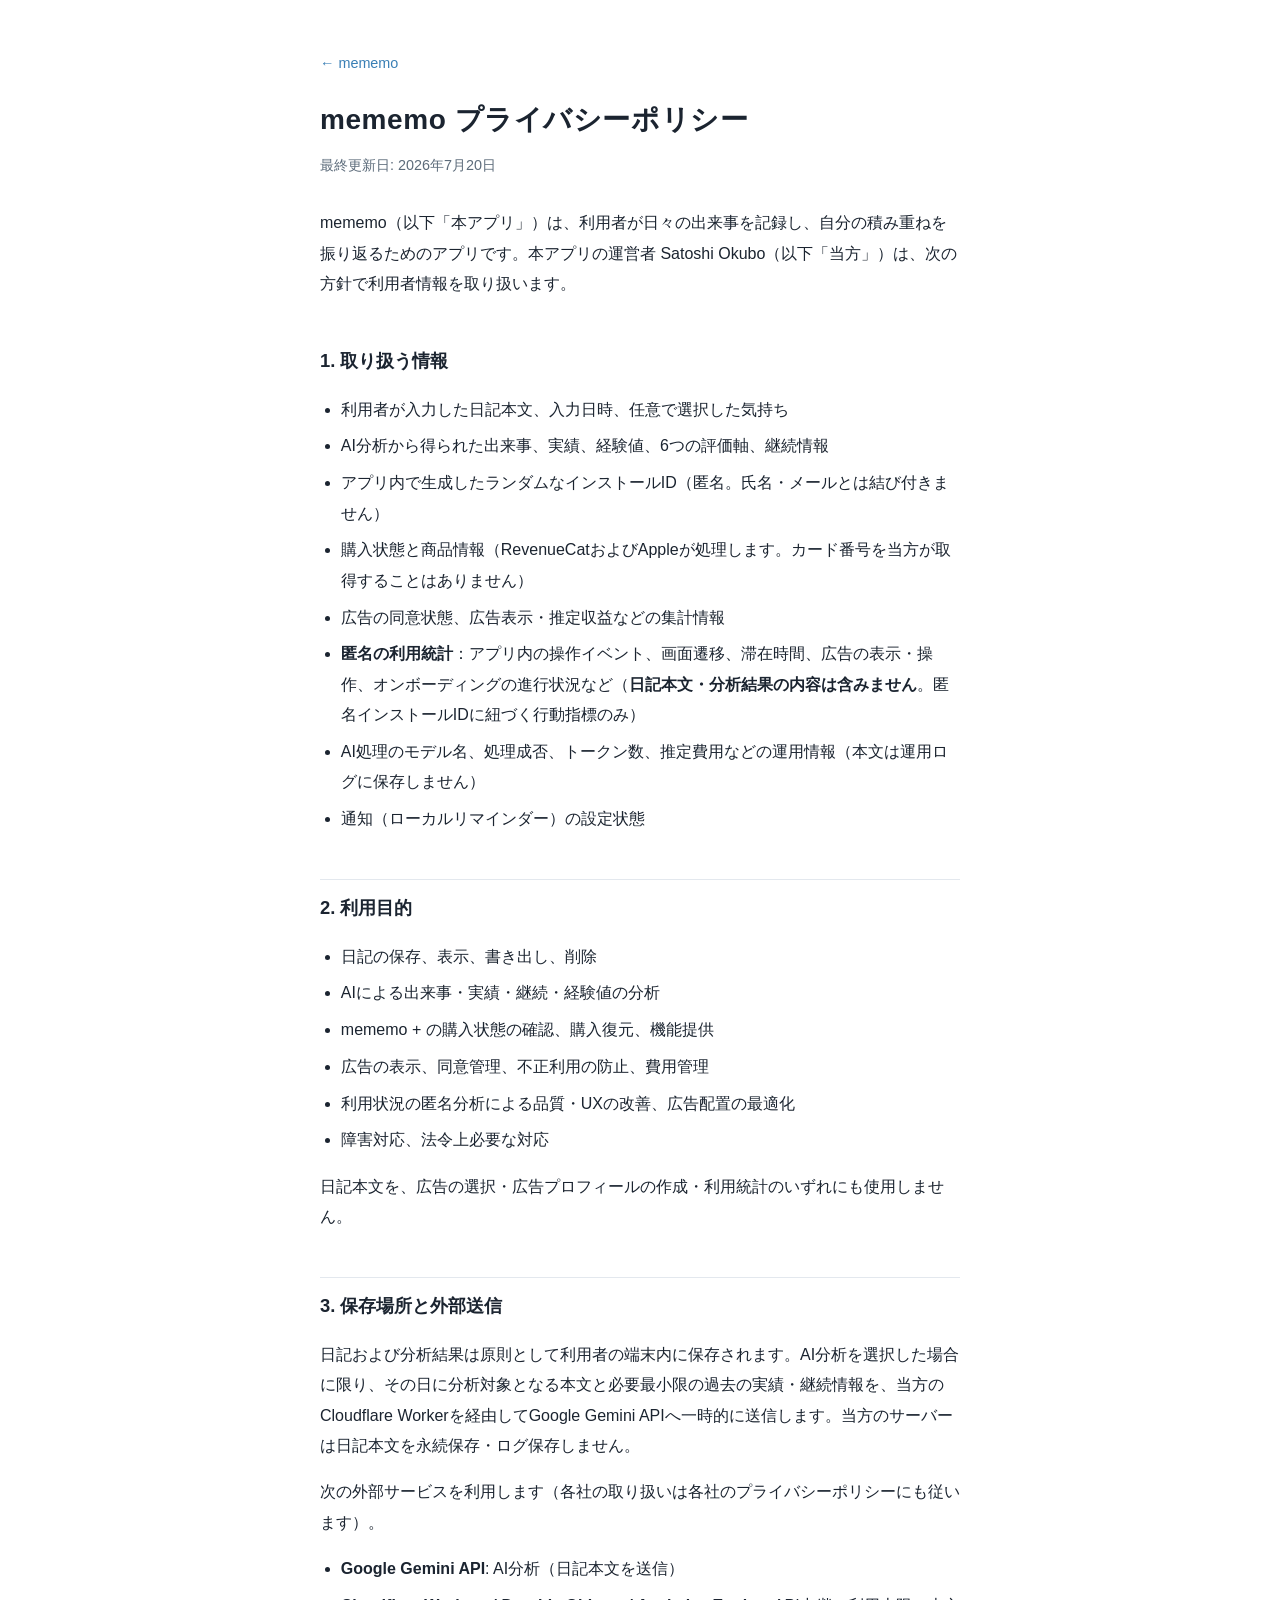
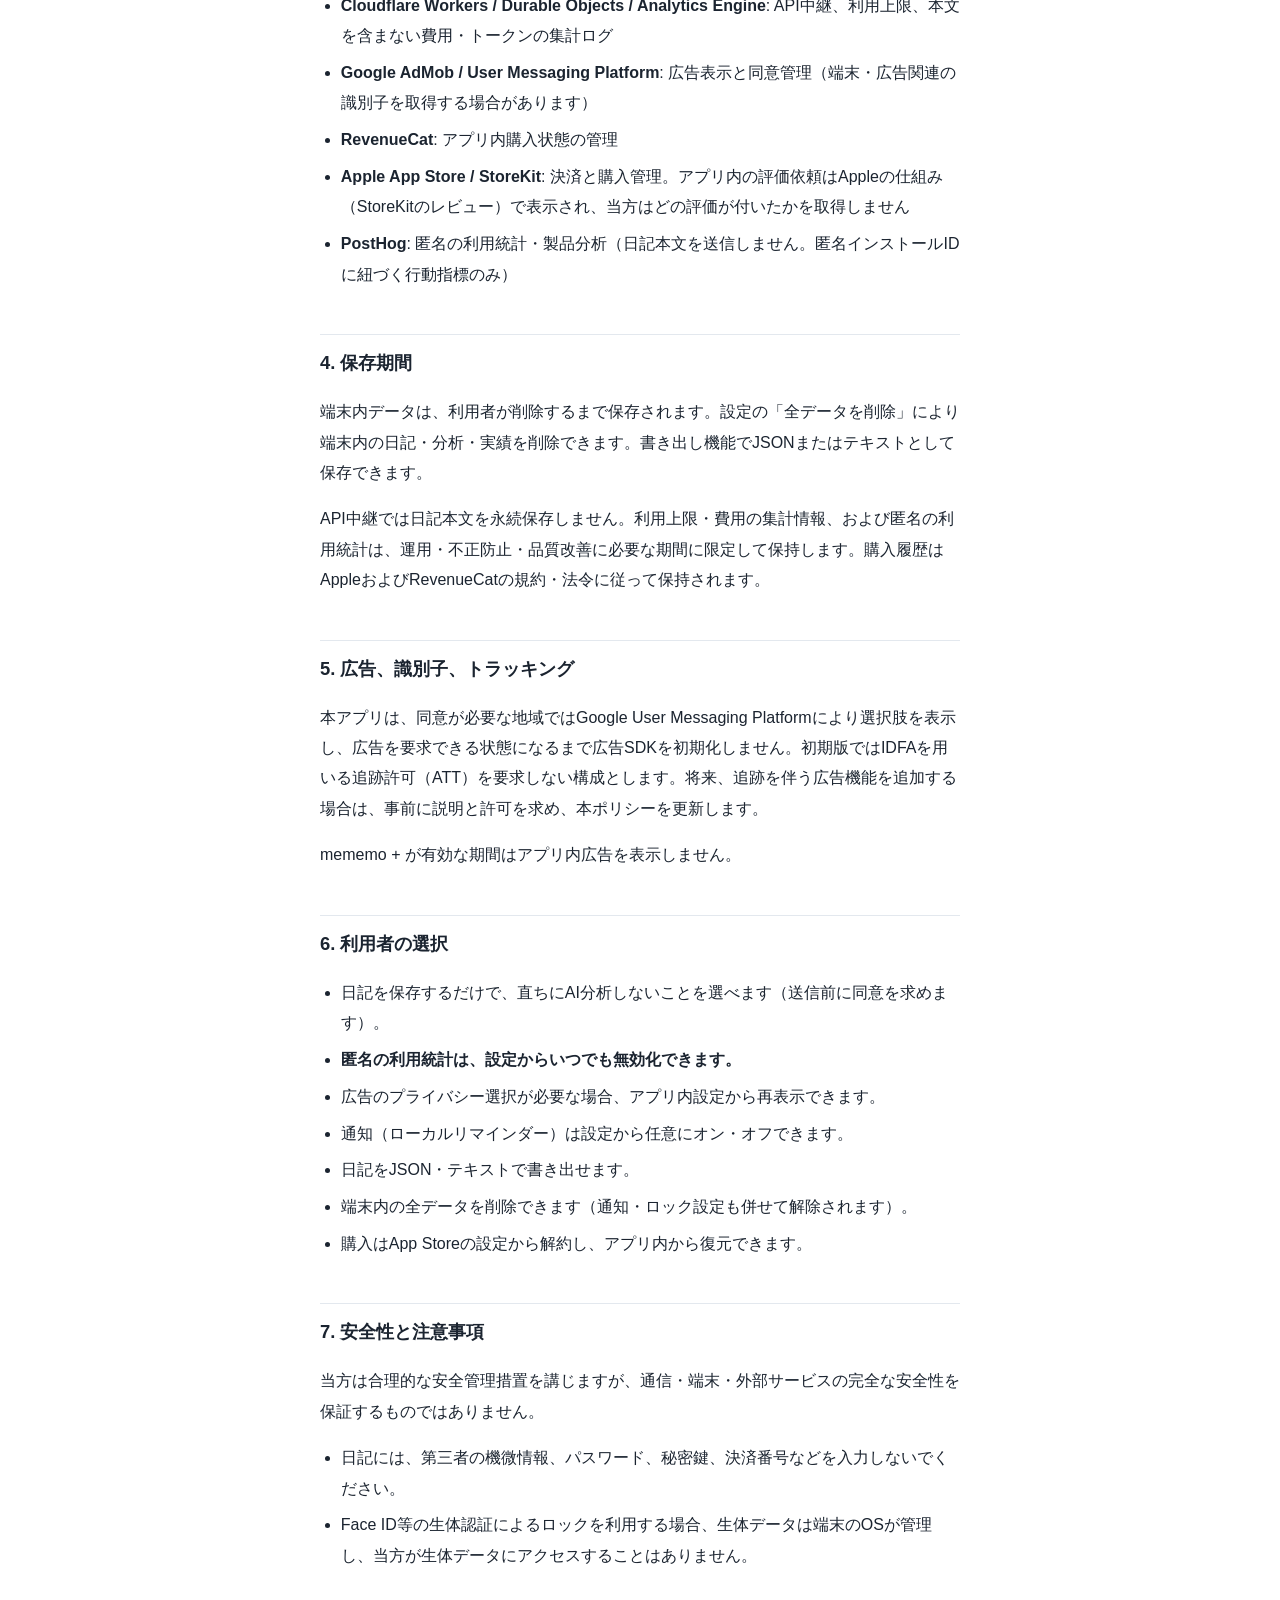
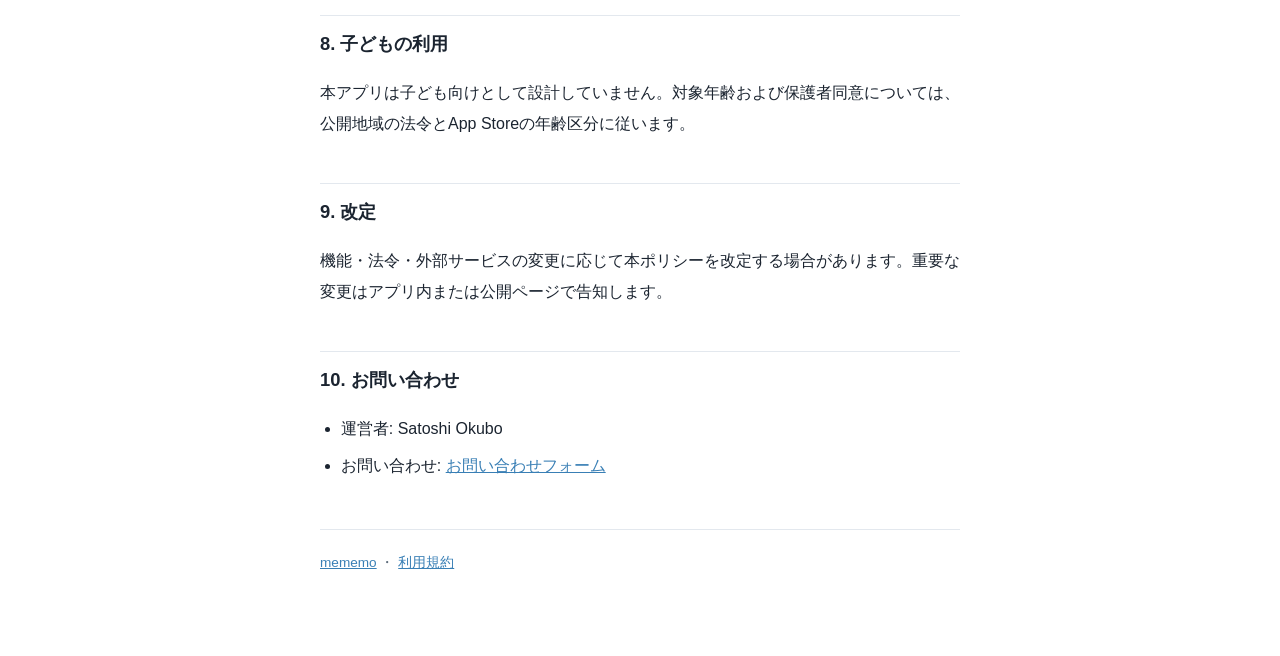
==== privacy.html @ 0b22d0a0 "Add mememo privacy policy, terms of use, and support landing page GitHub Pages で配信する静的サイト。App Store " ====
<!doctype html>
<html lang="ja">
<head>
<meta charset="utf-8">
<meta name="viewport" content="width=device-width, initial-scale=1">
<title>プライバシーポリシー | mememo</title>
<meta name="description" content="mememo のプライバシーポリシー。取り扱う情報、保存場所と外部送信、利用者の選択について。">
<link rel="stylesheet" href="./style.css">
</head>
<body>
<div class="wrap">
  <a class="back" href="./">← mememo</a>
  <h1>mememo プライバシーポリシー</h1>
  <p class="updated">最終更新日: 2026年7月20日</p>

  <p>mememo（以下「本アプリ」）は、利用者が日々の出来事を記録し、自分の積み重ねを振り返るためのアプリです。本アプリの運営者 Satoshi Okubo（以下「当方」）は、次の方針で利用者情報を取り扱います。</p>

  <h2>1. 取り扱う情報</h2>
  <ul>
    <li>利用者が入力した日記本文、入力日時、任意で選択した気持ち</li>
    <li>AI分析から得られた出来事、実績、経験値、6つの評価軸、継続情報</li>
    <li>アプリ内で生成したランダムなインストールID（匿名。氏名・メールとは結び付きません）</li>
    <li>購入状態と商品情報（RevenueCatおよびAppleが処理します。カード番号を当方が取得することはありません）</li>
    <li>広告の同意状態、広告表示・推定収益などの集計情報</li>
    <li><strong>匿名の利用統計</strong>：アプリ内の操作イベント、画面遷移、滞在時間、広告の表示・操作、オンボーディングの進行状況など（<strong>日記本文・分析結果の内容は含みません</strong>。匿名インストールIDに紐づく行動指標のみ）</li>
    <li>AI処理のモデル名、処理成否、トークン数、推定費用などの運用情報（本文は運用ログに保存しません）</li>
    <li>通知（ローカルリマインダー）の設定状態</li>
  </ul>

  <h2>2. 利用目的</h2>
  <ul>
    <li>日記の保存、表示、書き出し、削除</li>
    <li>AIによる出来事・実績・継続・経験値の分析</li>
    <li>mememo + の購入状態の確認、購入復元、機能提供</li>
    <li>広告の表示、同意管理、不正利用の防止、費用管理</li>
    <li>利用状況の匿名分析による品質・UXの改善、広告配置の最適化</li>
    <li>障害対応、法令上必要な対応</li>
  </ul>
  <p>日記本文を、広告の選択・広告プロフィールの作成・利用統計のいずれにも使用しません。</p>

  <h2>3. 保存場所と外部送信</h2>
  <p>日記および分析結果は原則として利用者の端末内に保存されます。AI分析を選択した場合に限り、その日に分析対象となる本文と必要最小限の過去の実績・継続情報を、当方のCloudflare Workerを経由してGoogle Gemini APIへ一時的に送信します。当方のサーバーは日記本文を永続保存・ログ保存しません。</p>
  <p>次の外部サービスを利用します（各社の取り扱いは各社のプライバシーポリシーにも従います）。</p>
  <ul>
    <li><strong>Google Gemini API</strong>: AI分析（日記本文を送信）</li>
    <li><strong>Cloudflare Workers / Durable Objects / Analytics Engine</strong>: API中継、利用上限、本文を含まない費用・トークンの集計ログ</li>
    <li><strong>Google AdMob / User Messaging Platform</strong>: 広告表示と同意管理（端末・広告関連の識別子を取得する場合があります）</li>
    <li><strong>RevenueCat</strong>: アプリ内購入状態の管理</li>
    <li><strong>Apple App Store / StoreKit</strong>: 決済と購入管理。アプリ内の評価依頼はAppleの仕組み（StoreKitのレビュー）で表示され、当方はどの評価が付いたかを取得しません</li>
    <li><strong>PostHog</strong>: 匿名の利用統計・製品分析（日記本文を送信しません。匿名インストールIDに紐づく行動指標のみ）</li>
  </ul>

  <h2>4. 保存期間</h2>
  <p>端末内データは、利用者が削除するまで保存されます。設定の「全データを削除」により端末内の日記・分析・実績を削除できます。書き出し機能でJSONまたはテキストとして保存できます。</p>
  <p>API中継では日記本文を永続保存しません。利用上限・費用の集計情報、および匿名の利用統計は、運用・不正防止・品質改善に必要な期間に限定して保持します。購入履歴はAppleおよびRevenueCatの規約・法令に従って保持されます。</p>

  <h2>5. 広告、識別子、トラッキング</h2>
  <p>本アプリは、同意が必要な地域ではGoogle User Messaging Platformにより選択肢を表示し、広告を要求できる状態になるまで広告SDKを初期化しません。初期版ではIDFAを用いる追跡許可（ATT）を要求しない構成とします。将来、追跡を伴う広告機能を追加する場合は、事前に説明と許可を求め、本ポリシーを更新します。</p>
  <p>mememo + が有効な期間はアプリ内広告を表示しません。</p>

  <h2>6. 利用者の選択</h2>
  <ul>
    <li>日記を保存するだけで、直ちにAI分析しないことを選べます（送信前に同意を求めます）。</li>
    <li><strong>匿名の利用統計は、設定からいつでも無効化できます。</strong></li>
    <li>広告のプライバシー選択が必要な場合、アプリ内設定から再表示できます。</li>
    <li>通知（ローカルリマインダー）は設定から任意にオン・オフできます。</li>
    <li>日記をJSON・テキストで書き出せます。</li>
    <li>端末内の全データを削除できます（通知・ロック設定も併せて解除されます）。</li>
    <li>購入はApp Storeの設定から解約し、アプリ内から復元できます。</li>
  </ul>

  <h2>7. 安全性と注意事項</h2>
  <p>当方は合理的な安全管理措置を講じますが、通信・端末・外部サービスの完全な安全性を保証するものではありません。</p>
  <ul>
    <li>日記には、第三者の機微情報、パスワード、秘密鍵、決済番号などを入力しないでください。</li>
    <li>Face ID等の生体認証によるロックを利用する場合、生体データは端末のOSが管理し、当方が生体データにアクセスすることはありません。</li>
  </ul>

  <h2>8. 子どもの利用</h2>
  <p>本アプリは子ども向けとして設計していません。対象年齢および保護者同意については、公開地域の法令とApp Storeの年齢区分に従います。</p>

  <h2>9. 改定</h2>
  <p>機能・法令・外部サービスの変更に応じて本ポリシーを改定する場合があります。重要な変更はアプリ内または公開ページで告知します。</p>

  <h2>10. お問い合わせ</h2>
  <ul>
    <li>運営者: Satoshi Okubo</li>
    <li>お問い合わせ: <a href="https://docs.google.com/forms/d/e/1FAIpQLScJXUydYHFJIfrz_PxW7Av07f2X0ozqBW9UXfN3OIMN_xY0AQ/viewform">お問い合わせフォーム</a></li>
  </ul>

  <footer>
    <a href="./">mememo</a> ・ <a href="./terms.html">利用規約</a>
  </footer>
</div>
</body>
</html>
---- style.css ----
:root {
  color-scheme: light dark;
  --bg: #ffffff;
  --fg: #1b2430;
  --muted: #5c6b7a;
  --line: #e3e8ee;
  --card: #f7f9fb;
  --accent: #397FB5;
}

@media (prefers-color-scheme: dark) {
  :root {
    --bg: #12171d;
    --fg: #e8edf3;
    --muted: #9aa8b6;
    --line: #27313c;
    --card: #1a212a;
    --accent: #6CB6DF;
  }
}

* { box-sizing: border-box; }

body {
  margin: 0;
  background: var(--bg);
  color: var(--fg);
  font-family: -apple-system, BlinkMacSystemFont, "Hiragino Sans", "Noto Sans JP", "Yu Gothic UI", sans-serif;
  font-size: 16px;
  line-height: 1.9;
  -webkit-text-size-adjust: 100%;
}

.wrap {
  max-width: 680px;
  margin: 0 auto;
  padding: 48px 20px 80px;
}

h1 {
  font-size: 1.75rem;
  line-height: 1.5;
  margin: 0 0 .4em;
  letter-spacing: .02em;
}

h2 {
  font-size: 1.15rem;
  margin: 2.4em 0 .6em;
  padding-top: .6em;
  border-top: 1px solid var(--line);
}

h2:first-of-type { border-top: none; padding-top: 0; }

p, li { font-size: 1rem; }

ul { padding-left: 1.3em; }

li { margin-bottom: .4em; }

a { color: var(--accent); }

.lead {
  color: var(--muted);
  margin: 0 0 2.5em;
}

.updated {
  color: var(--muted);
  font-size: .9rem;
  margin: 0 0 2em;
}

.card {
  display: block;
  border: 1px solid var(--line);
  background: var(--card);
  border-radius: 14px;
  padding: 18px 20px;
  margin-bottom: 14px;
  text-decoration: none;
  color: inherit;
}

.card:hover { border-color: var(--accent); }

.card strong { display: block; font-size: 1.05rem; margin-bottom: .2em; }

.card span { color: var(--muted); font-size: .9rem; }

.back {
  display: inline-block;
  margin-bottom: 1.5em;
  font-size: .9rem;
  text-decoration: none;
}

footer {
  margin-top: 48px;
  padding-top: 20px;
  border-top: 1px solid var(--line);
  color: var(--muted);
  font-size: .85rem;
}
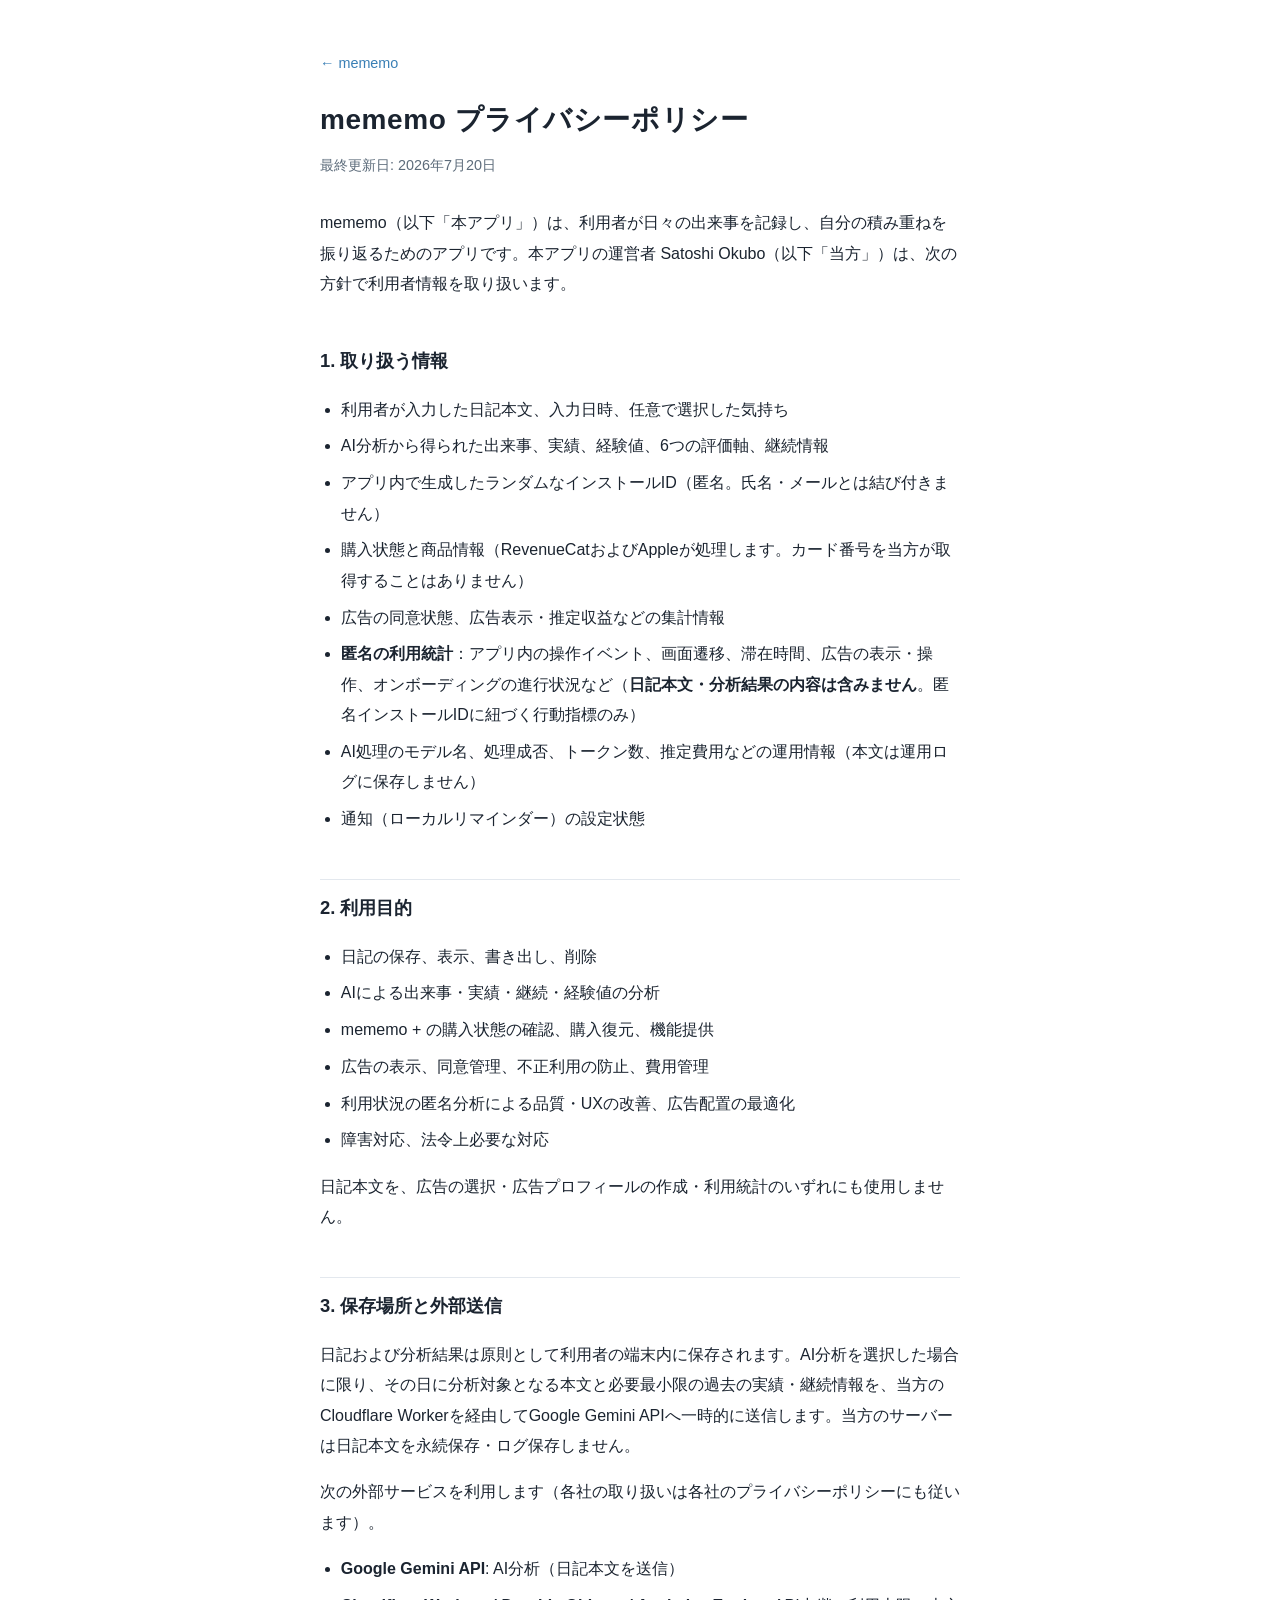
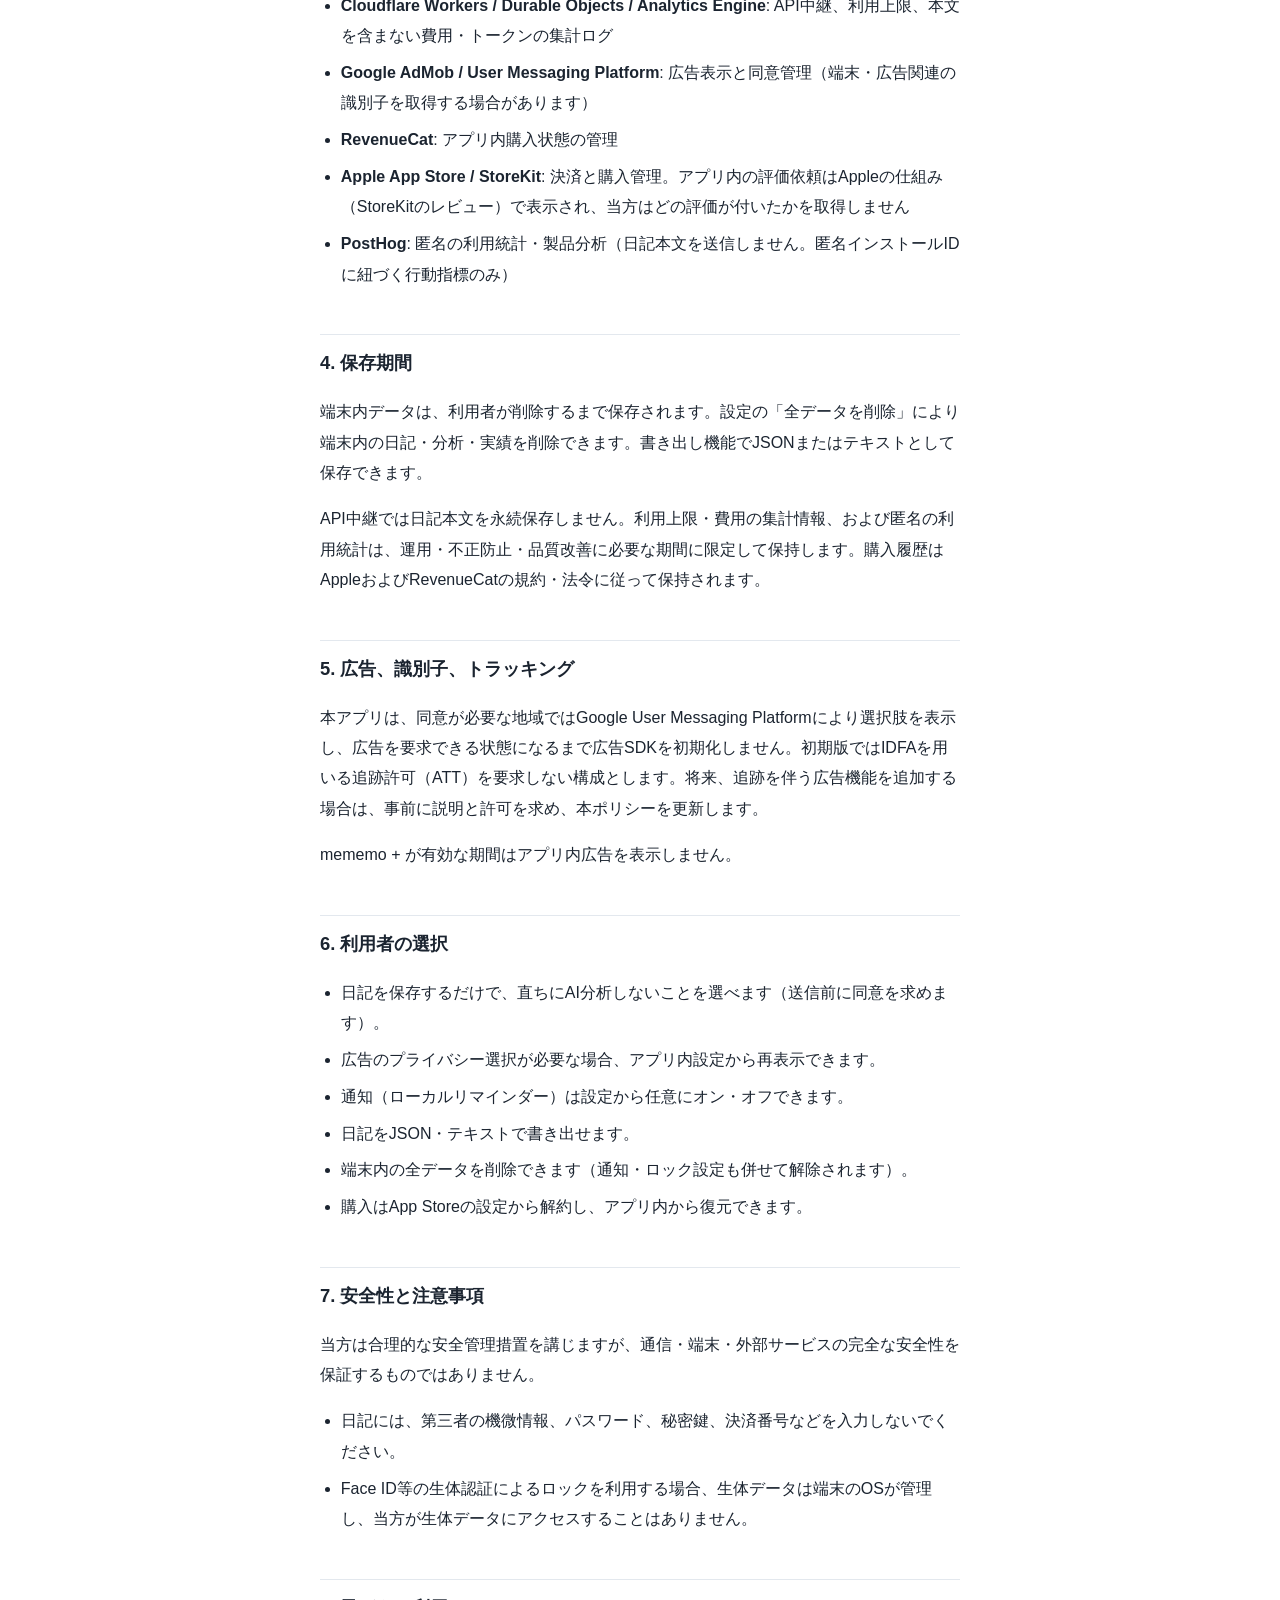
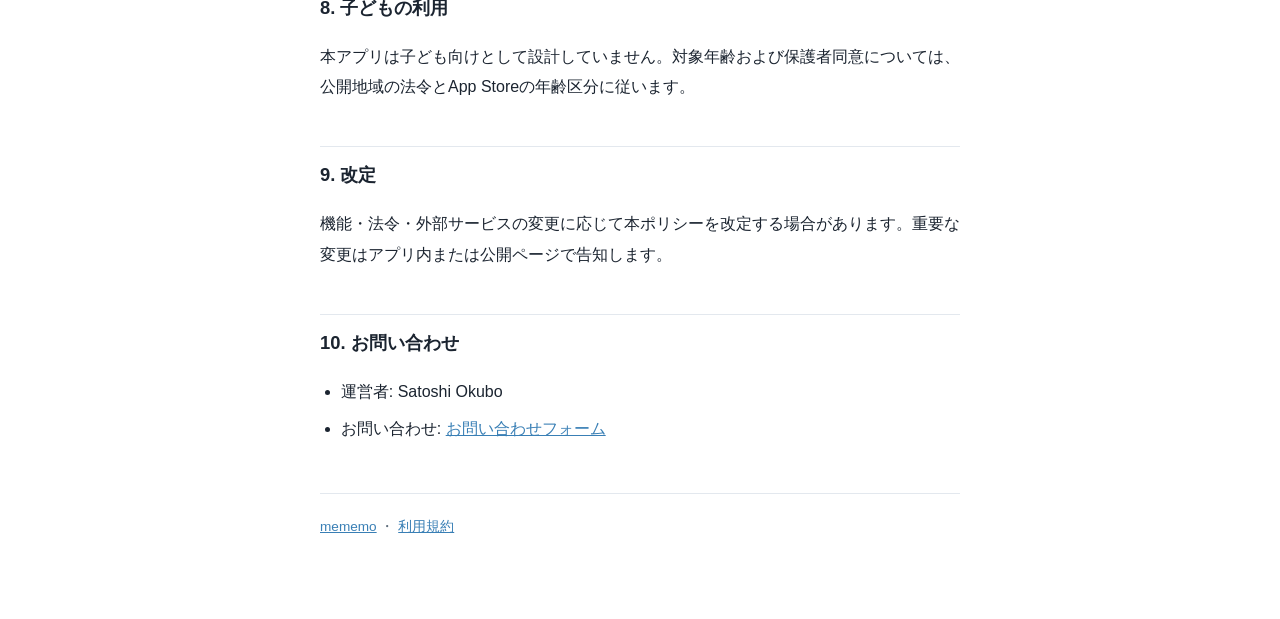
==== commit 45590f4d: "Remove the analytics opt-out claim from privacy policy and terms アプリ側にオプトアウトを実装しないため、記載と実挙動を一致させる。  " ====
--- a/privacy.html
+++ b/privacy.html
@@ -61,7 +61,6 @@
   <h2>6. 利用者の選択</h2>
   <ul>
     <li>日記を保存するだけで、直ちにAI分析しないことを選べます（送信前に同意を求めます）。</li>
-    <li><strong>匿名の利用統計は、設定からいつでも無効化できます。</strong></li>
     <li>広告のプライバシー選択が必要な場合、アプリ内設定から再表示できます。</li>
     <li>通知（ローカルリマインダー）は設定から任意にオン・オフできます。</li>
     <li>日記をJSON・テキストで書き出せます。</li>
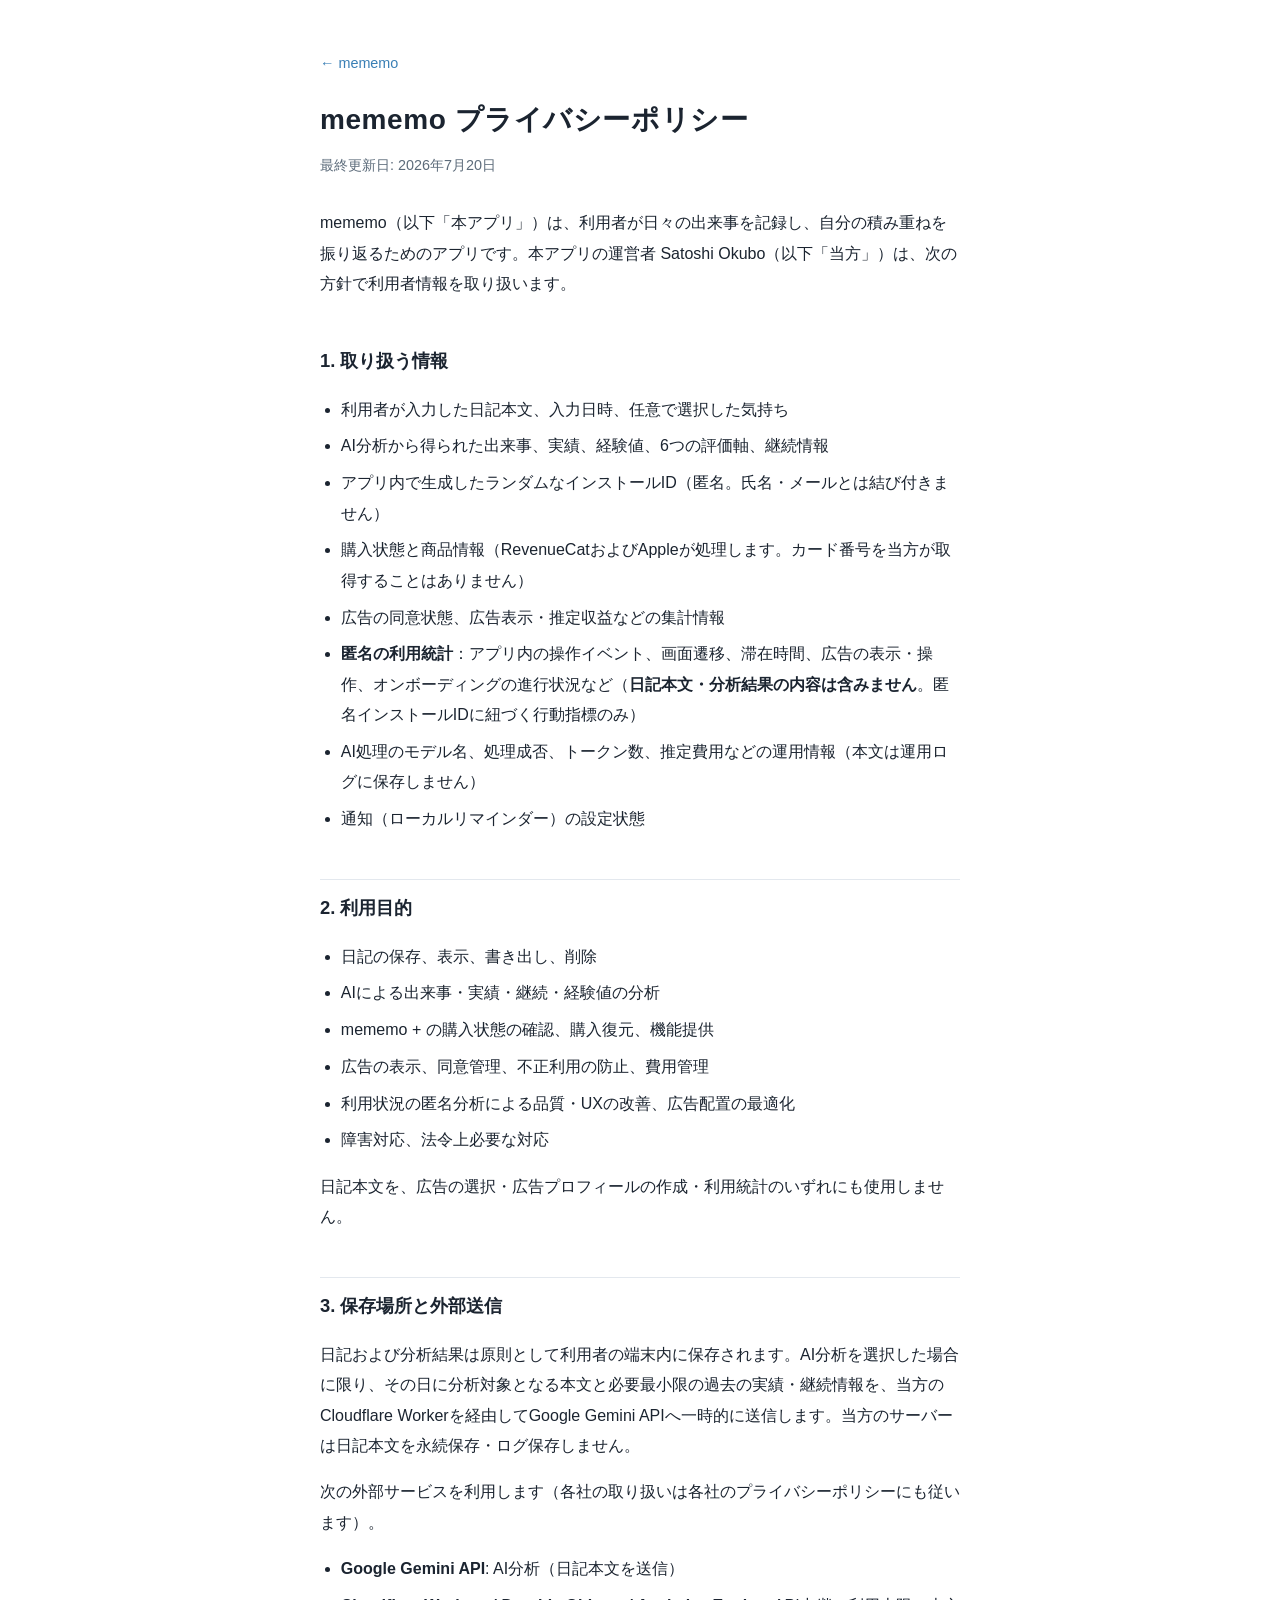
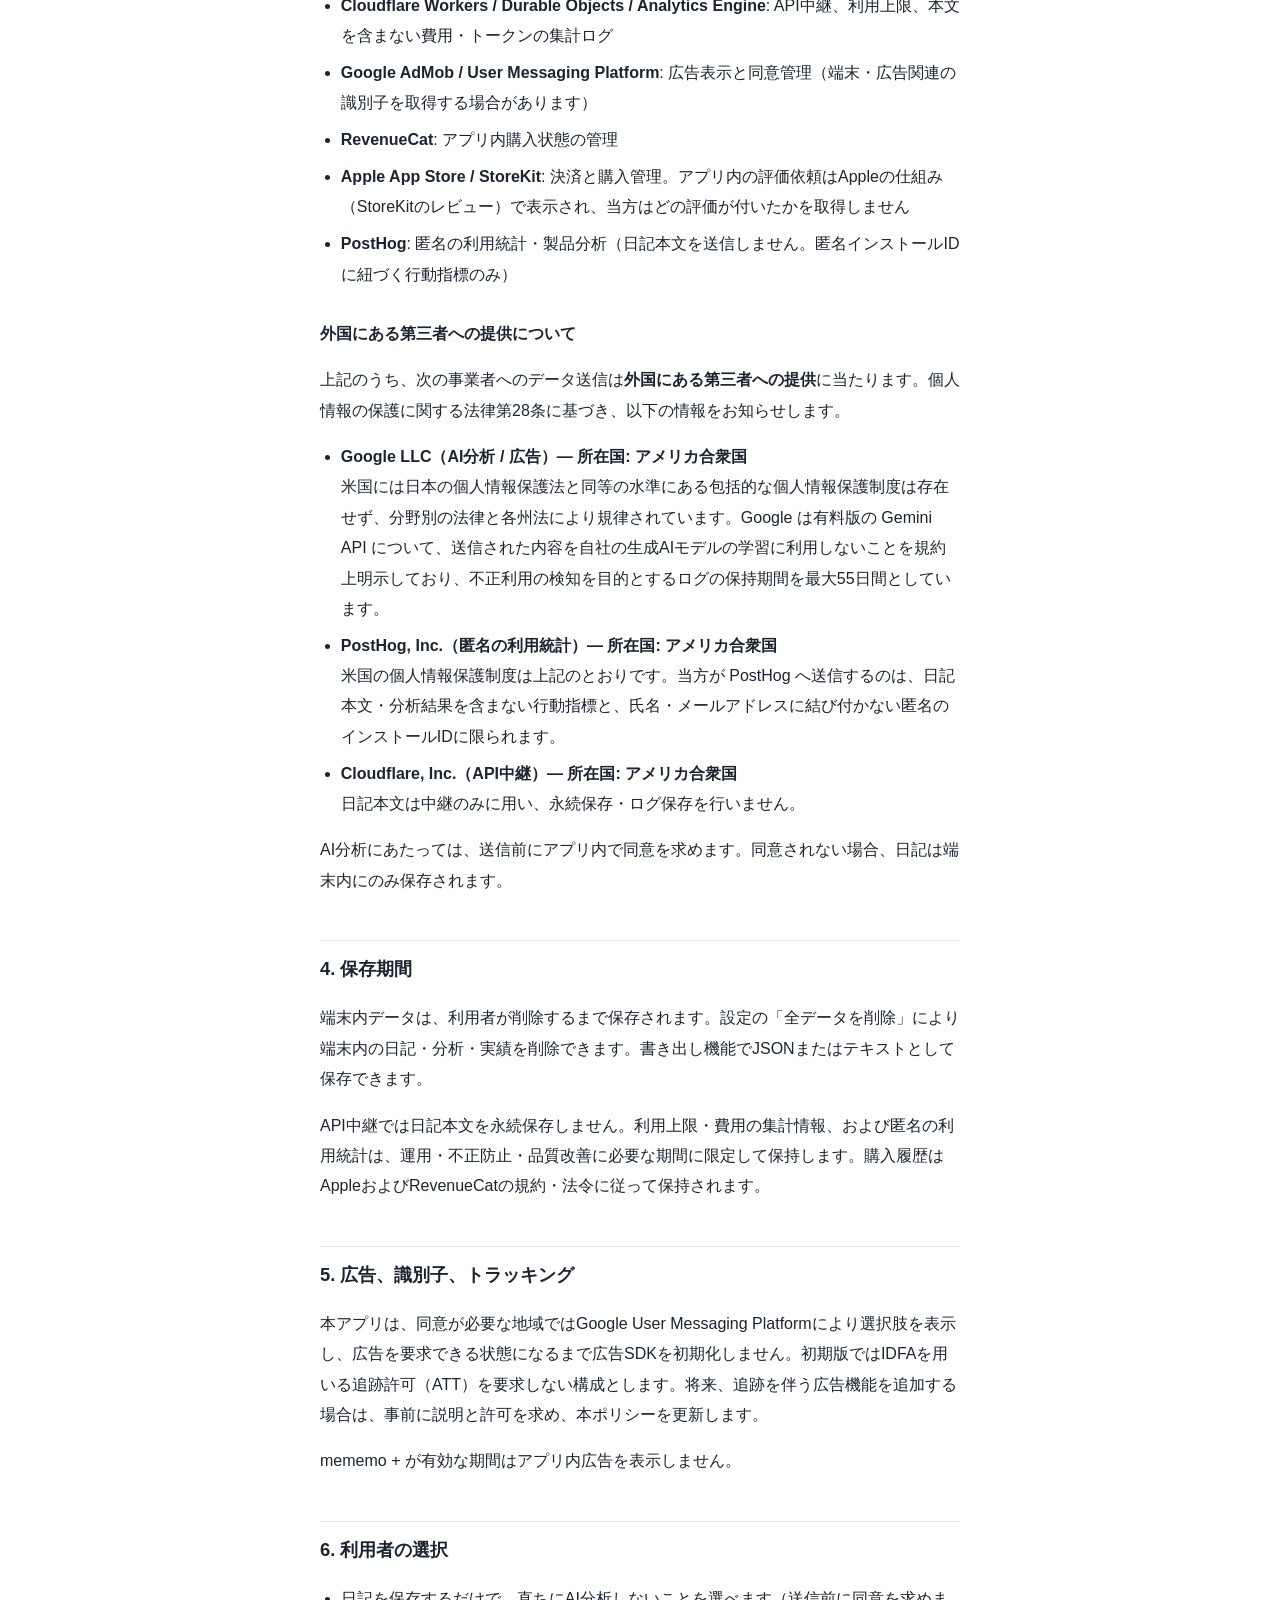
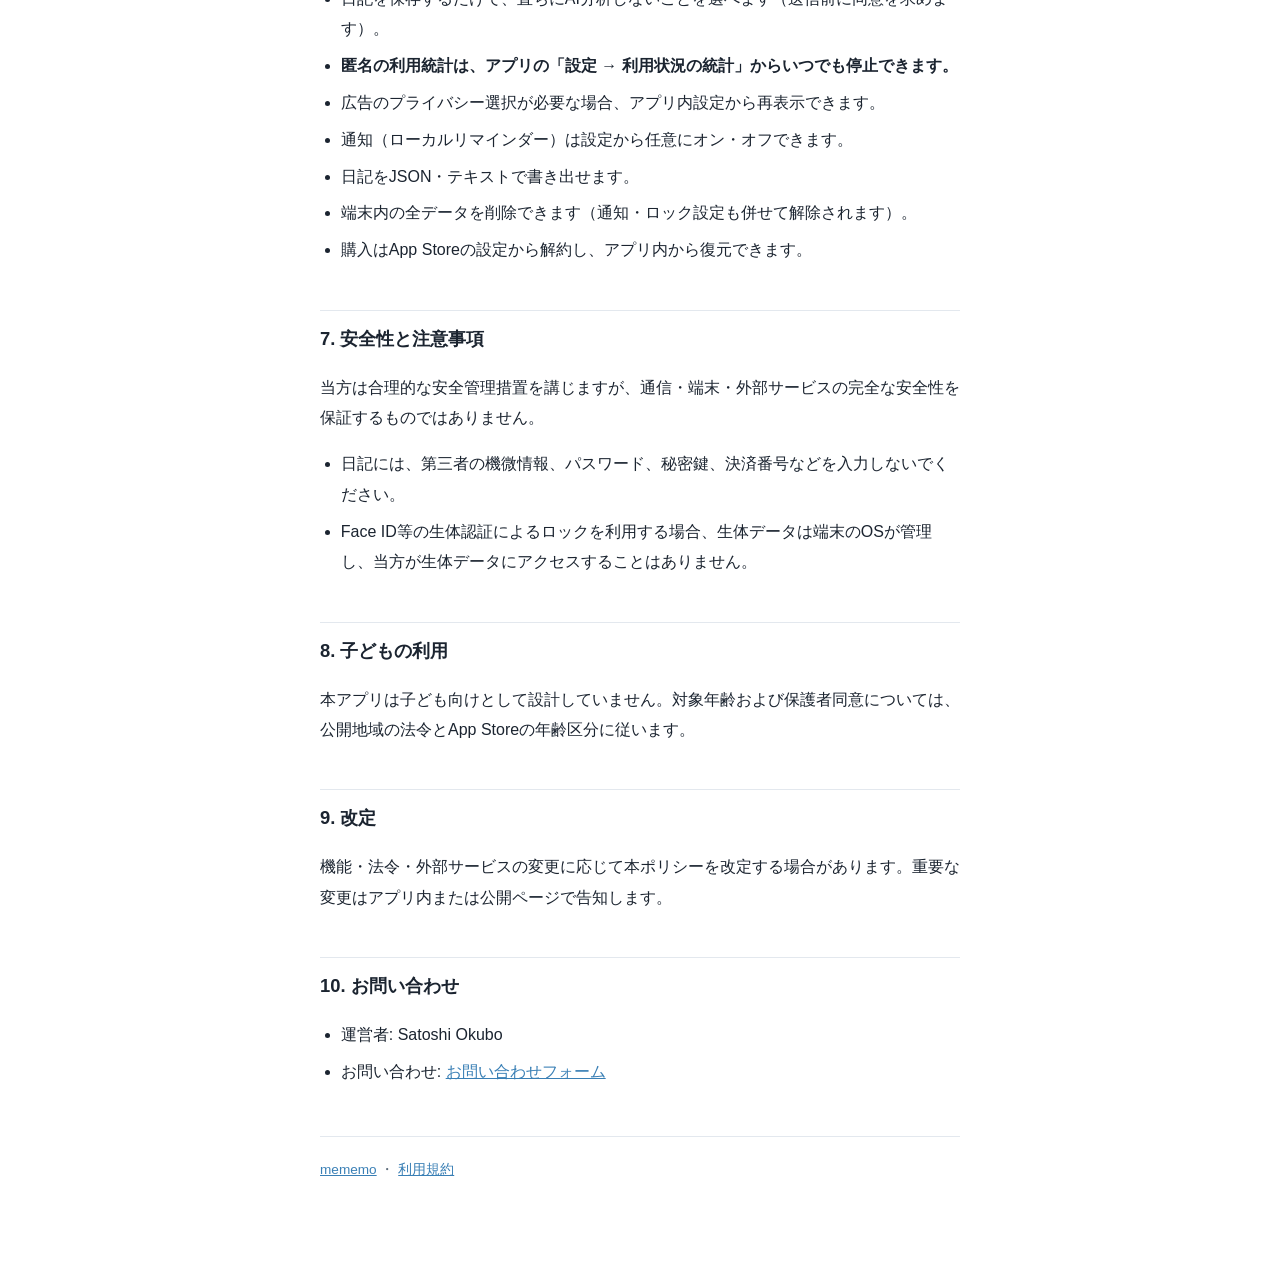
==== commit e7e3d506: "Add 特商法表記, cross-border transfer disclosure, and Japan-only scope - 特商法表記を新規追加(住所・電話は消費者庁Q&A A17 の請求" ====
--- a/privacy.html
+++ b/privacy.html
@@ -50,6 +50,18 @@
     <li><strong>PostHog</strong>: 匿名の利用統計・製品分析（日記本文を送信しません。匿名インストールIDに紐づく行動指標のみ）</li>
   </ul>
 
+  <h3>外国にある第三者への提供について</h3>
+  <p>上記のうち、次の事業者へのデータ送信は<strong>外国にある第三者への提供</strong>に当たります。個人情報の保護に関する法律第28条に基づき、以下の情報をお知らせします。</p>
+  <ul>
+    <li><strong>Google LLC（AI分析 / 広告）— 所在国: アメリカ合衆国</strong><br>
+      米国には日本の個人情報保護法と同等の水準にある包括的な個人情報保護制度は存在せず、分野別の法律と各州法により規律されています。Google は有料版の Gemini API について、送信された内容を自社の生成AIモデルの学習に利用しないことを規約上明示しており、不正利用の検知を目的とするログの保持期間を最大55日間としています。</li>
+    <li><strong>PostHog, Inc.（匿名の利用統計）— 所在国: アメリカ合衆国</strong><br>
+      米国の個人情報保護制度は上記のとおりです。当方が PostHog へ送信するのは、日記本文・分析結果を含まない行動指標と、氏名・メールアドレスに結び付かない匿名のインストールIDに限られます。</li>
+    <li><strong>Cloudflare, Inc.（API中継）— 所在国: アメリカ合衆国</strong><br>
+      日記本文は中継のみに用い、永続保存・ログ保存を行いません。</li>
+  </ul>
+  <p>AI分析にあたっては、送信前にアプリ内で同意を求めます。同意されない場合、日記は端末内にのみ保存されます。</p>
+
   <h2>4. 保存期間</h2>
   <p>端末内データは、利用者が削除するまで保存されます。設定の「全データを削除」により端末内の日記・分析・実績を削除できます。書き出し機能でJSONまたはテキストとして保存できます。</p>
   <p>API中継では日記本文を永続保存しません。利用上限・費用の集計情報、および匿名の利用統計は、運用・不正防止・品質改善に必要な期間に限定して保持します。購入履歴はAppleおよびRevenueCatの規約・法令に従って保持されます。</p>
@@ -61,6 +73,7 @@
   <h2>6. 利用者の選択</h2>
   <ul>
     <li>日記を保存するだけで、直ちにAI分析しないことを選べます（送信前に同意を求めます）。</li>
+    <li><strong>匿名の利用統計は、アプリの「設定 → 利用状況の統計」からいつでも停止できます。</strong></li>
     <li>広告のプライバシー選択が必要な場合、アプリ内設定から再表示できます。</li>
     <li>通知（ローカルリマインダー）は設定から任意にオン・オフできます。</li>
     <li>日記をJSON・テキストで書き出せます。</li>
--- a/style.css
+++ b/style.css
@@ -53,6 +53,11 @@
 
 h2:first-of-type { border-top: none; padding-top: 0; }
 
+h3 {
+  font-size: 1rem;
+  margin: 1.8em 0 .4em;
+}
+
 p, li { font-size: 1rem; }
 
 ul { padding-left: 1.3em; }
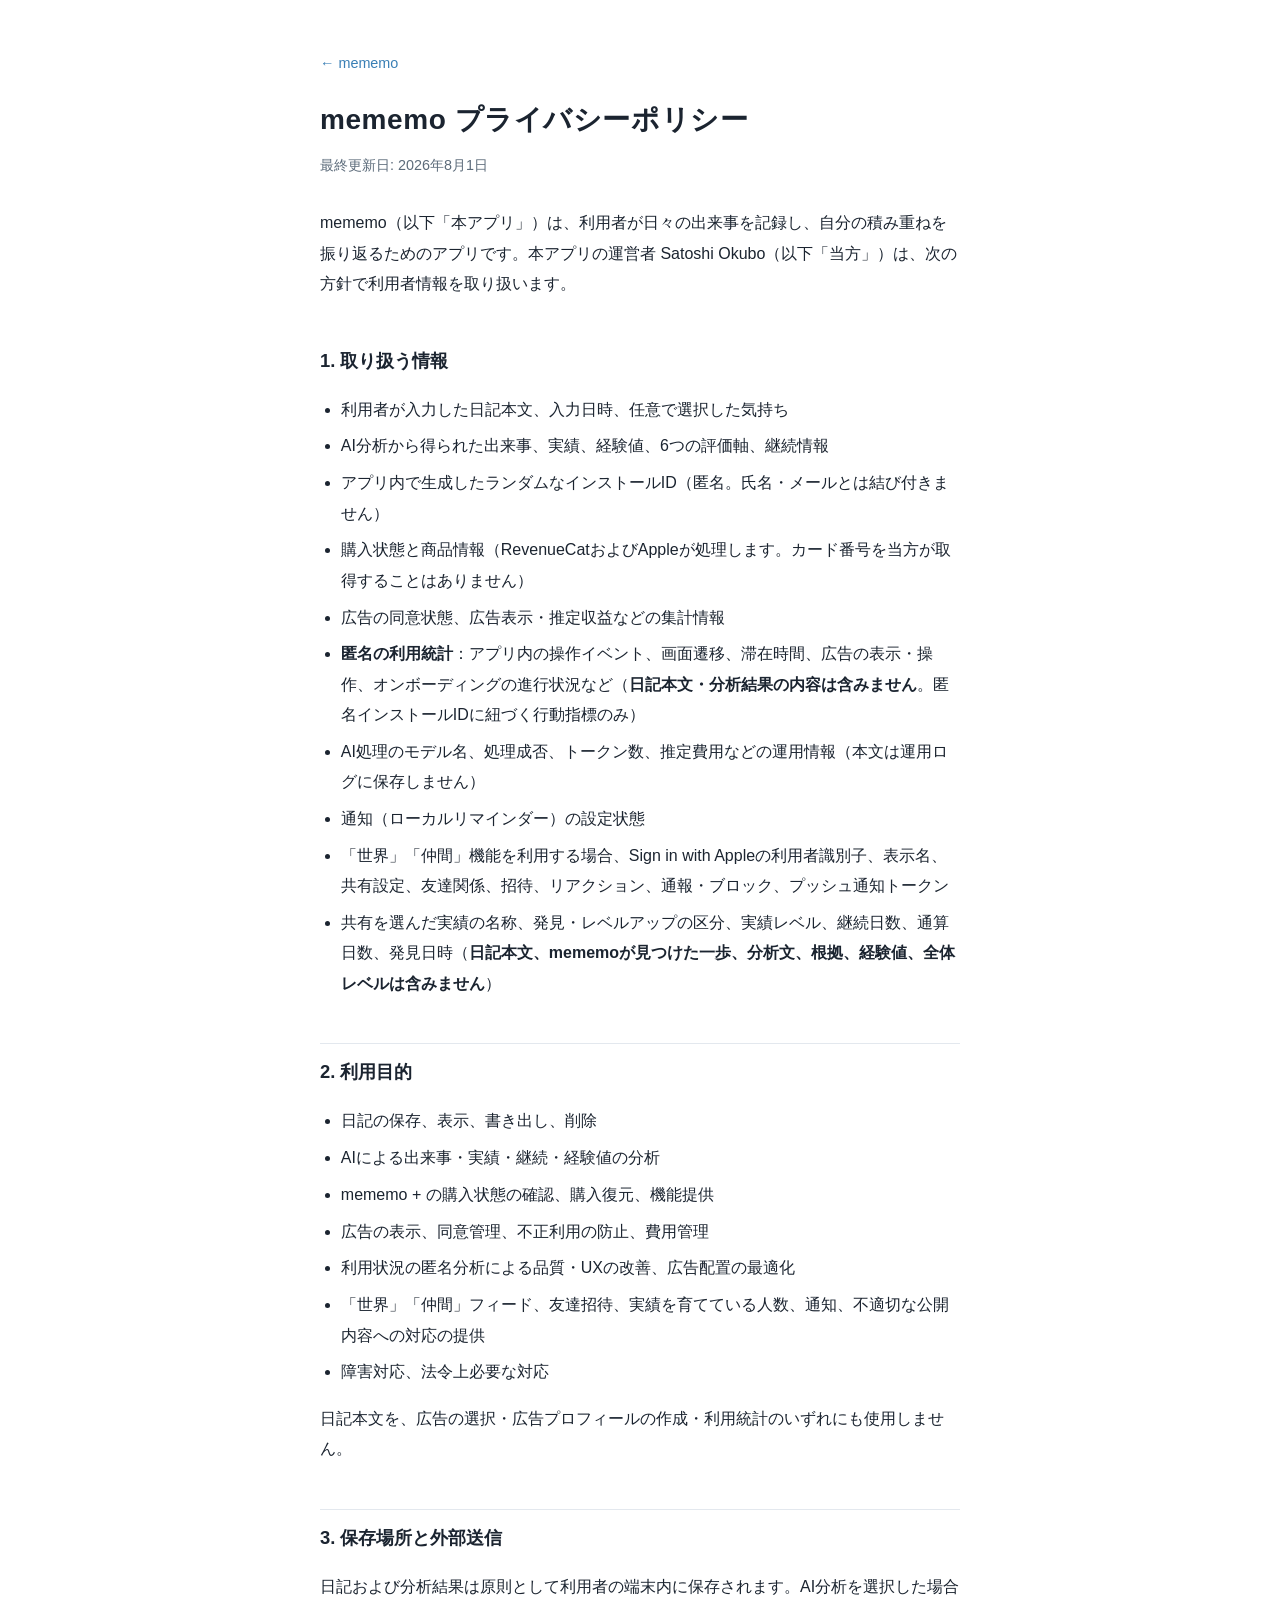
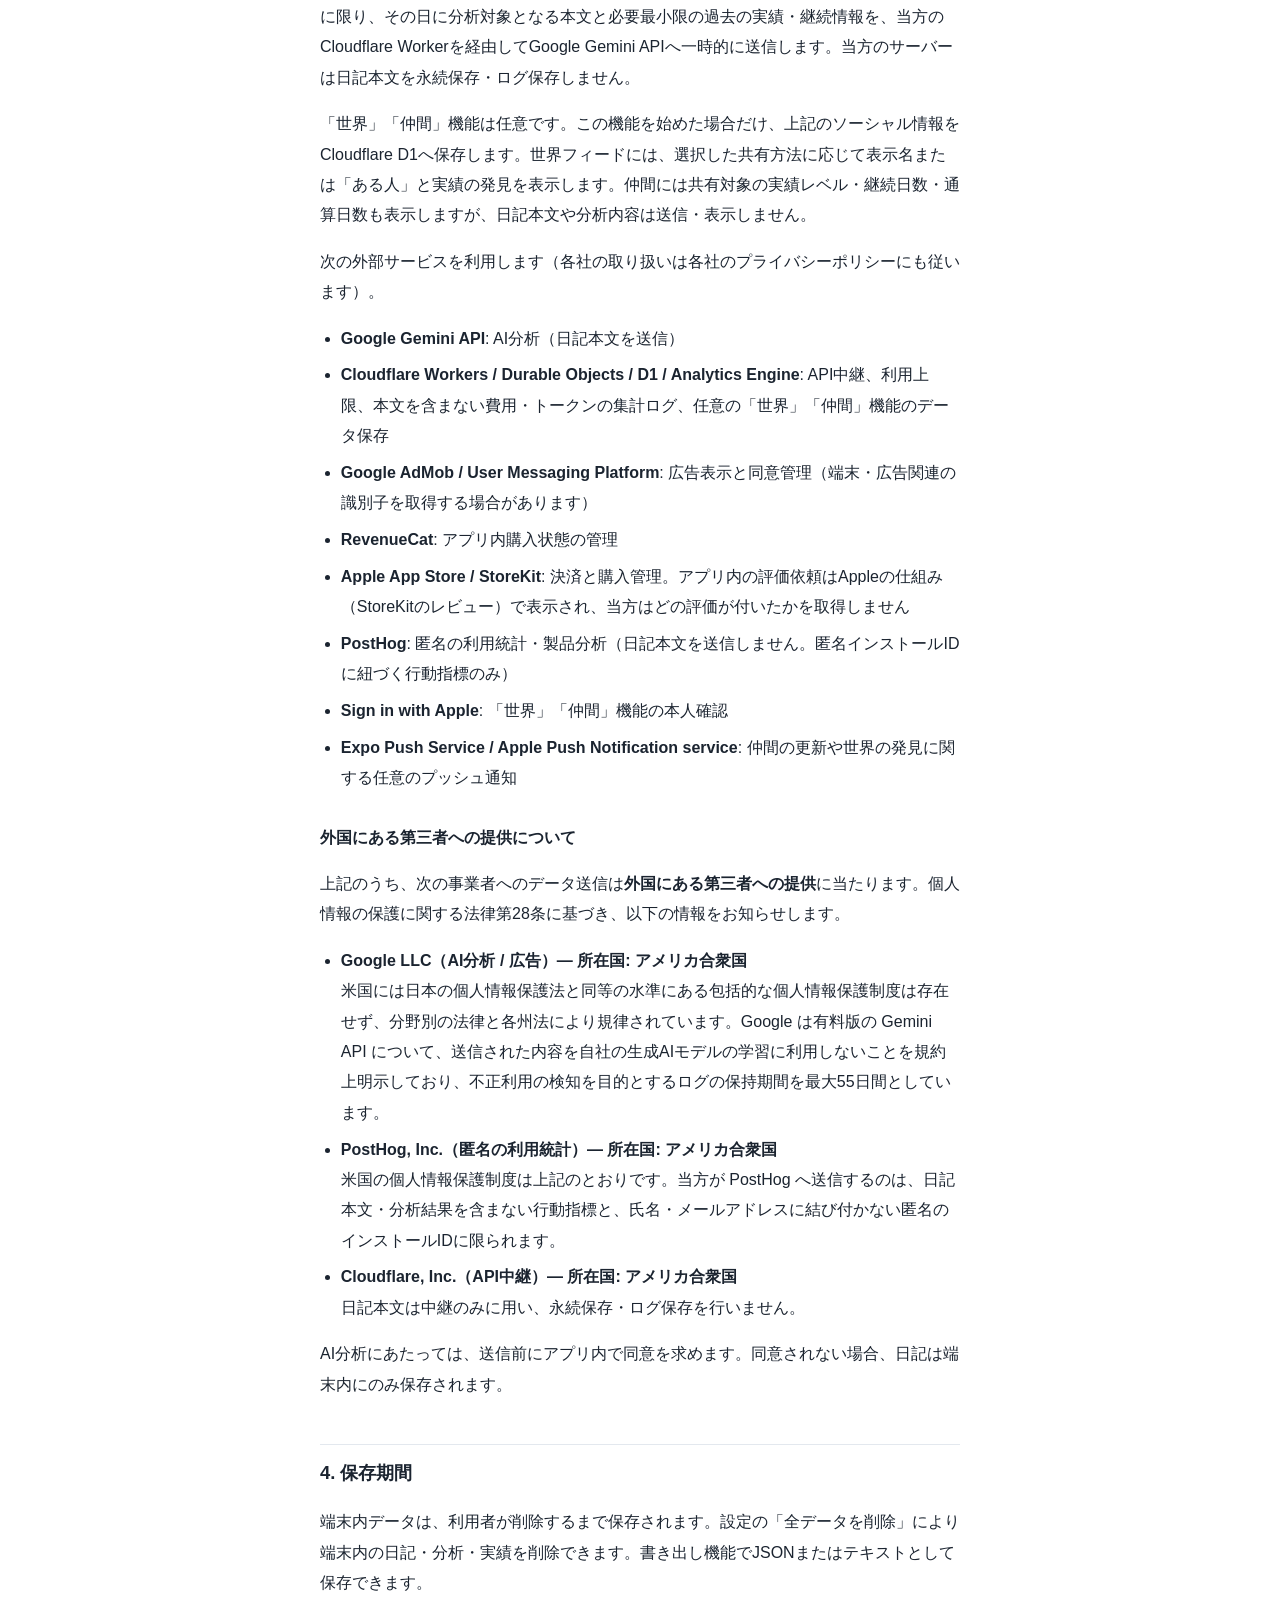
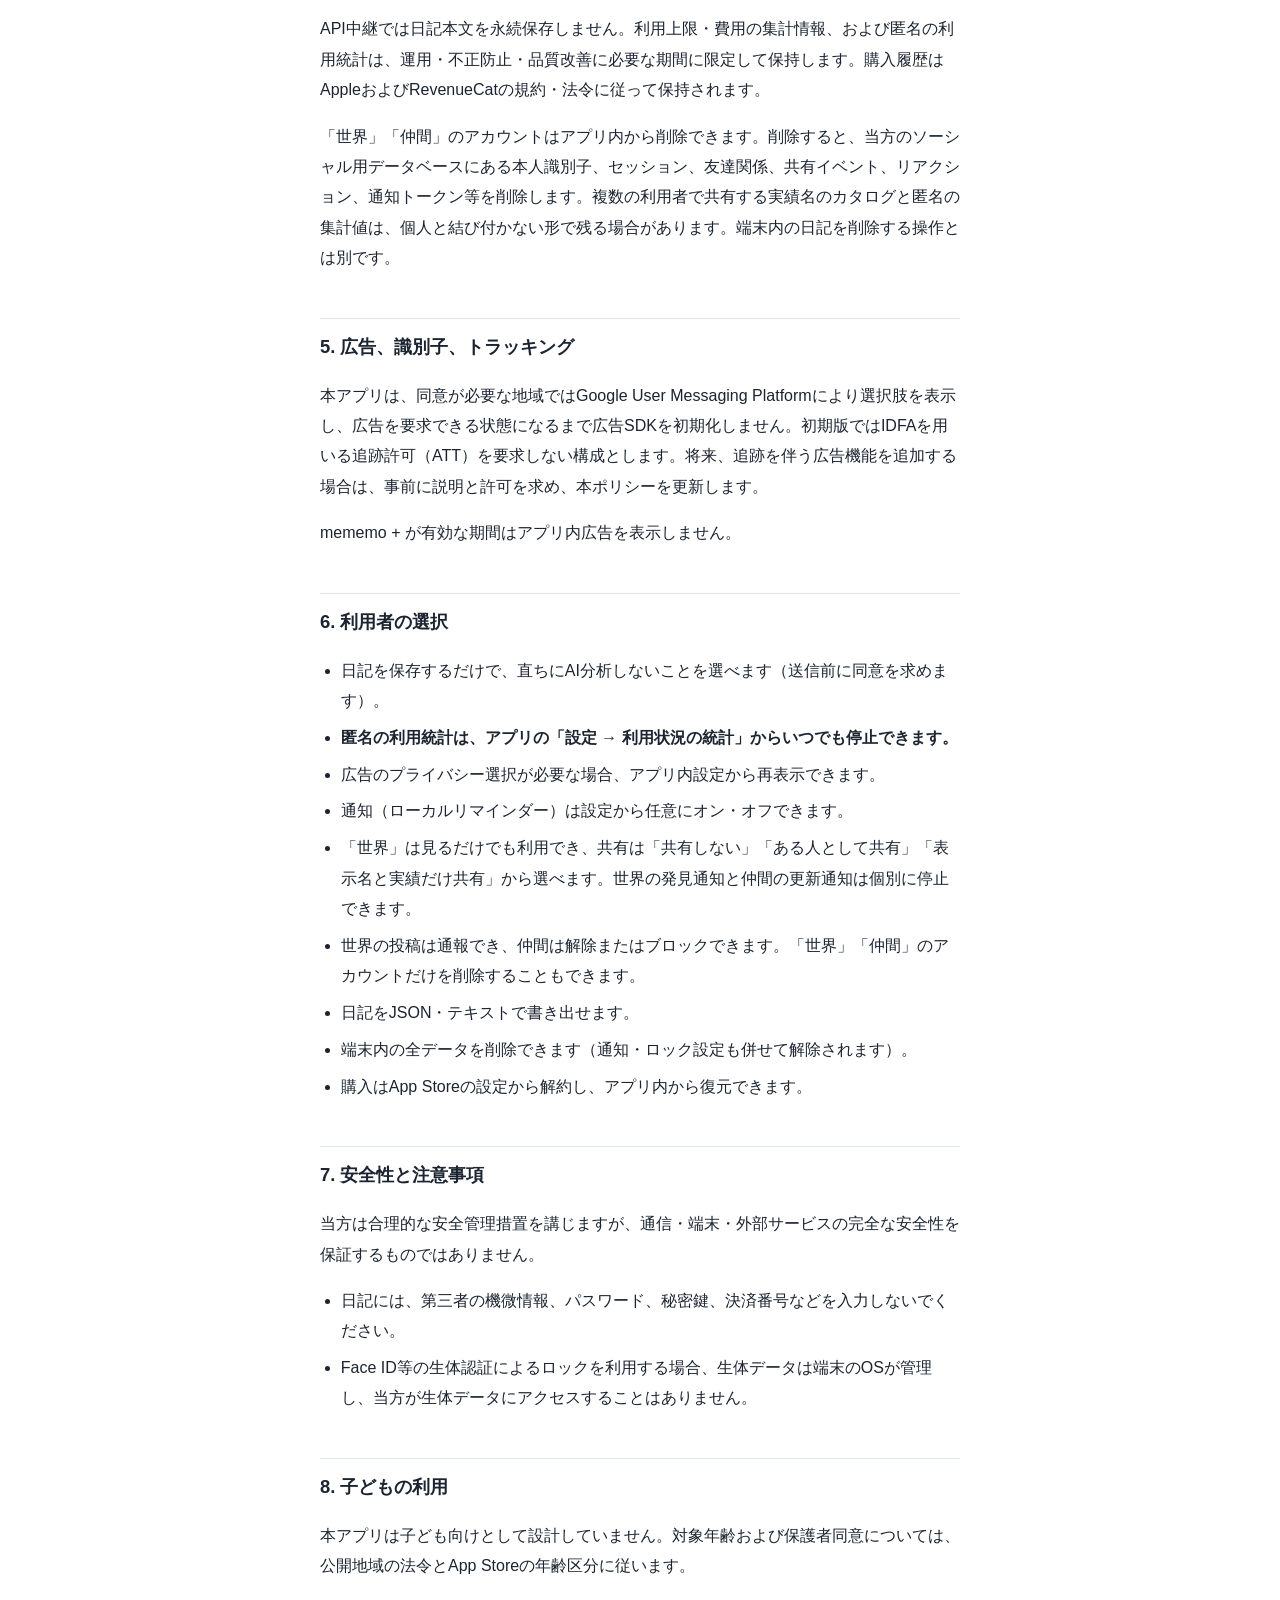
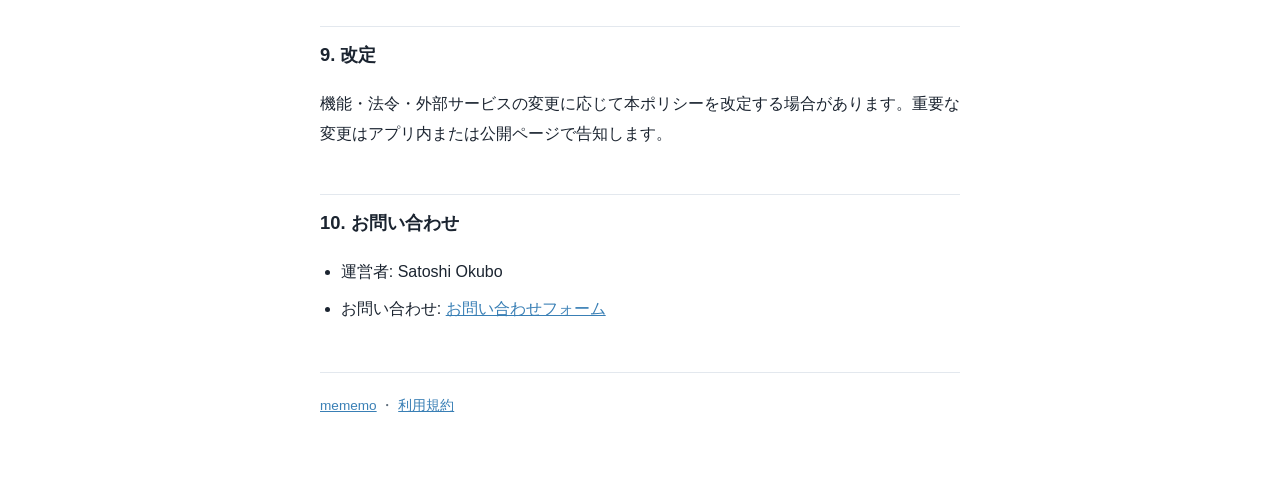
==== commit 5b886016: "docs: add social privacy and safety terms" ====
--- a/privacy.html
+++ b/privacy.html
@@ -11,7 +11,7 @@
 <div class="wrap">
   <a class="back" href="./">← mememo</a>
   <h1>mememo プライバシーポリシー</h1>
-  <p class="updated">最終更新日: 2026年7月20日</p>
+  <p class="updated">最終更新日: 2026年8月1日</p>
 
   <p>mememo（以下「本アプリ」）は、利用者が日々の出来事を記録し、自分の積み重ねを振り返るためのアプリです。本アプリの運営者 Satoshi Okubo（以下「当方」）は、次の方針で利用者情報を取り扱います。</p>
 
@@ -25,6 +25,8 @@
     <li><strong>匿名の利用統計</strong>：アプリ内の操作イベント、画面遷移、滞在時間、広告の表示・操作、オンボーディングの進行状況など（<strong>日記本文・分析結果の内容は含みません</strong>。匿名インストールIDに紐づく行動指標のみ）</li>
     <li>AI処理のモデル名、処理成否、トークン数、推定費用などの運用情報（本文は運用ログに保存しません）</li>
     <li>通知（ローカルリマインダー）の設定状態</li>
+    <li>「世界」「仲間」機能を利用する場合、Sign in with Appleの利用者識別子、表示名、共有設定、友達関係、招待、リアクション、通報・ブロック、プッシュ通知トークン</li>
+    <li>共有を選んだ実績の名称、発見・レベルアップの区分、実績レベル、継続日数、通算日数、発見日時（<strong>日記本文、mememoが見つけた一歩、分析文、根拠、経験値、全体レベルは含みません</strong>）</li>
   </ul>
 
   <h2>2. 利用目的</h2>
@@ -34,20 +36,24 @@
     <li>mememo + の購入状態の確認、購入復元、機能提供</li>
     <li>広告の表示、同意管理、不正利用の防止、費用管理</li>
     <li>利用状況の匿名分析による品質・UXの改善、広告配置の最適化</li>
+    <li>「世界」「仲間」フィード、友達招待、実績を育てている人数、通知、不適切な公開内容への対応の提供</li>
     <li>障害対応、法令上必要な対応</li>
   </ul>
   <p>日記本文を、広告の選択・広告プロフィールの作成・利用統計のいずれにも使用しません。</p>
 
   <h2>3. 保存場所と外部送信</h2>
   <p>日記および分析結果は原則として利用者の端末内に保存されます。AI分析を選択した場合に限り、その日に分析対象となる本文と必要最小限の過去の実績・継続情報を、当方のCloudflare Workerを経由してGoogle Gemini APIへ一時的に送信します。当方のサーバーは日記本文を永続保存・ログ保存しません。</p>
+  <p>「世界」「仲間」機能は任意です。この機能を始めた場合だけ、上記のソーシャル情報をCloudflare D1へ保存します。世界フィードには、選択した共有方法に応じて表示名または「ある人」と実績の発見を表示します。仲間には共有対象の実績レベル・継続日数・通算日数も表示しますが、日記本文や分析内容は送信・表示しません。</p>
   <p>次の外部サービスを利用します（各社の取り扱いは各社のプライバシーポリシーにも従います）。</p>
   <ul>
     <li><strong>Google Gemini API</strong>: AI分析（日記本文を送信）</li>
-    <li><strong>Cloudflare Workers / Durable Objects / Analytics Engine</strong>: API中継、利用上限、本文を含まない費用・トークンの集計ログ</li>
+    <li><strong>Cloudflare Workers / Durable Objects / D1 / Analytics Engine</strong>: API中継、利用上限、本文を含まない費用・トークンの集計ログ、任意の「世界」「仲間」機能のデータ保存</li>
     <li><strong>Google AdMob / User Messaging Platform</strong>: 広告表示と同意管理（端末・広告関連の識別子を取得する場合があります）</li>
     <li><strong>RevenueCat</strong>: アプリ内購入状態の管理</li>
     <li><strong>Apple App Store / StoreKit</strong>: 決済と購入管理。アプリ内の評価依頼はAppleの仕組み（StoreKitのレビュー）で表示され、当方はどの評価が付いたかを取得しません</li>
     <li><strong>PostHog</strong>: 匿名の利用統計・製品分析（日記本文を送信しません。匿名インストールIDに紐づく行動指標のみ）</li>
+    <li><strong>Sign in with Apple</strong>: 「世界」「仲間」機能の本人確認</li>
+    <li><strong>Expo Push Service / Apple Push Notification service</strong>: 仲間の更新や世界の発見に関する任意のプッシュ通知</li>
   </ul>
 
   <h3>外国にある第三者への提供について</h3>
@@ -65,6 +71,7 @@
   <h2>4. 保存期間</h2>
   <p>端末内データは、利用者が削除するまで保存されます。設定の「全データを削除」により端末内の日記・分析・実績を削除できます。書き出し機能でJSONまたはテキストとして保存できます。</p>
   <p>API中継では日記本文を永続保存しません。利用上限・費用の集計情報、および匿名の利用統計は、運用・不正防止・品質改善に必要な期間に限定して保持します。購入履歴はAppleおよびRevenueCatの規約・法令に従って保持されます。</p>
+  <p>「世界」「仲間」のアカウントはアプリ内から削除できます。削除すると、当方のソーシャル用データベースにある本人識別子、セッション、友達関係、共有イベント、リアクション、通知トークン等を削除します。複数の利用者で共有する実績名のカタログと匿名の集計値は、個人と結び付かない形で残る場合があります。端末内の日記を削除する操作とは別です。</p>
 
   <h2>5. 広告、識別子、トラッキング</h2>
   <p>本アプリは、同意が必要な地域ではGoogle User Messaging Platformにより選択肢を表示し、広告を要求できる状態になるまで広告SDKを初期化しません。初期版ではIDFAを用いる追跡許可（ATT）を要求しない構成とします。将来、追跡を伴う広告機能を追加する場合は、事前に説明と許可を求め、本ポリシーを更新します。</p>
@@ -76,6 +83,8 @@
     <li><strong>匿名の利用統計は、アプリの「設定 → 利用状況の統計」からいつでも停止できます。</strong></li>
     <li>広告のプライバシー選択が必要な場合、アプリ内設定から再表示できます。</li>
     <li>通知（ローカルリマインダー）は設定から任意にオン・オフできます。</li>
+    <li>「世界」は見るだけでも利用でき、共有は「共有しない」「ある人として共有」「表示名と実績だけ共有」から選べます。世界の発見通知と仲間の更新通知は個別に停止できます。</li>
+    <li>世界の投稿は通報でき、仲間は解除またはブロックできます。「世界」「仲間」のアカウントだけを削除することもできます。</li>
     <li>日記をJSON・テキストで書き出せます。</li>
     <li>端末内の全データを削除できます（通知・ロック設定も併せて解除されます）。</li>
     <li>購入はApp Storeの設定から解約し、アプリ内から復元できます。</li>
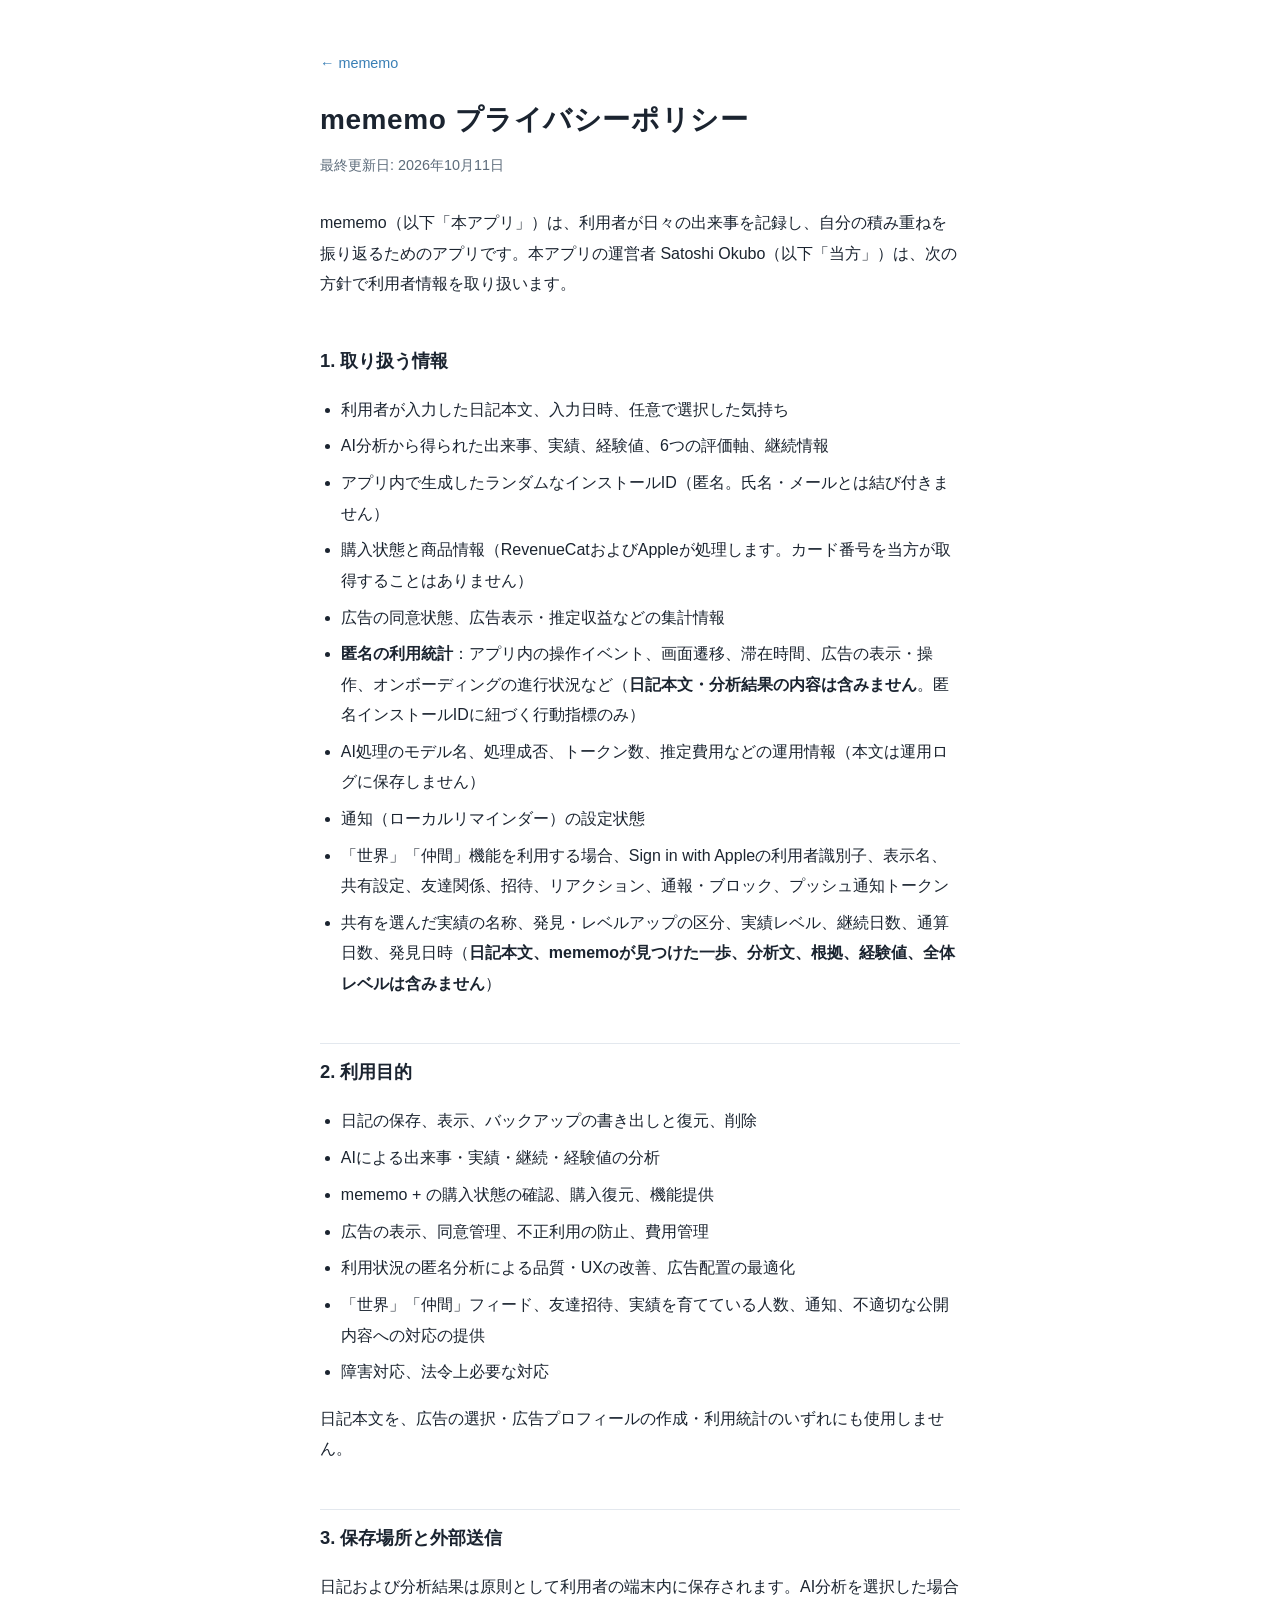
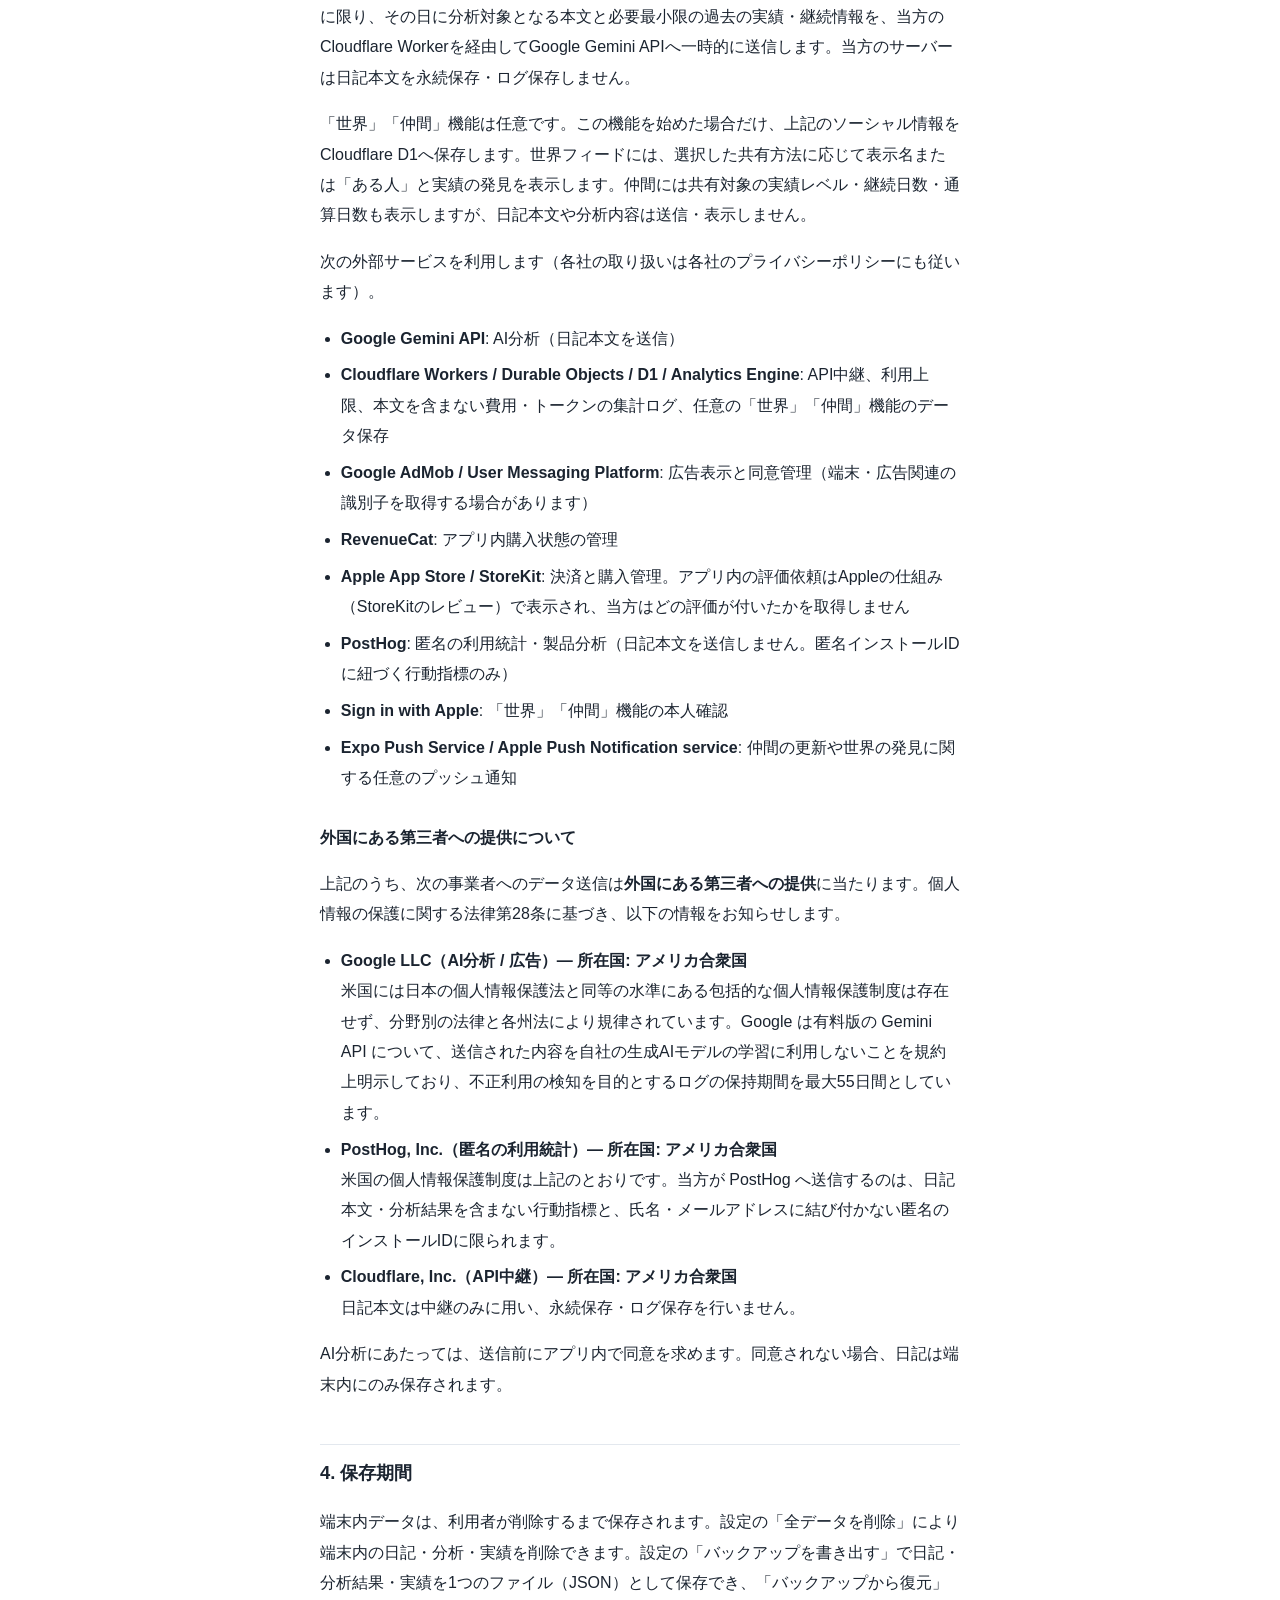
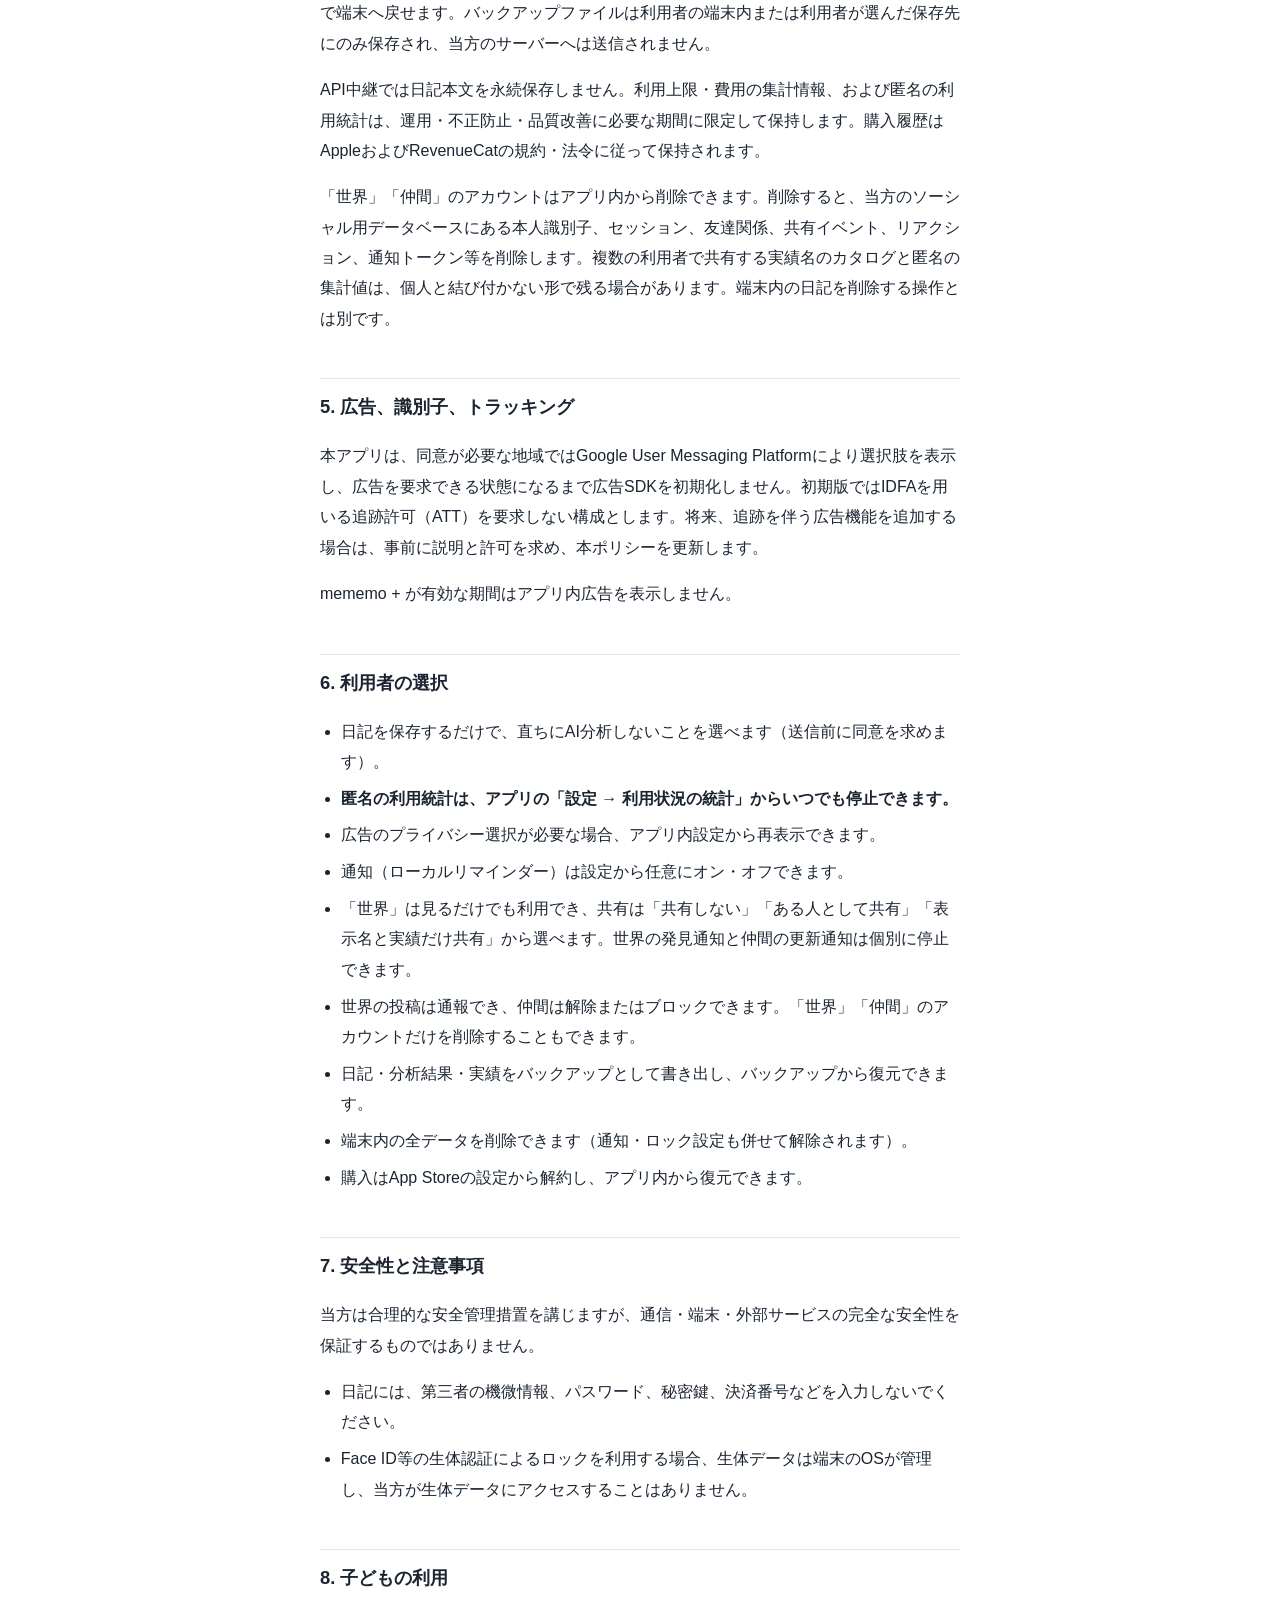
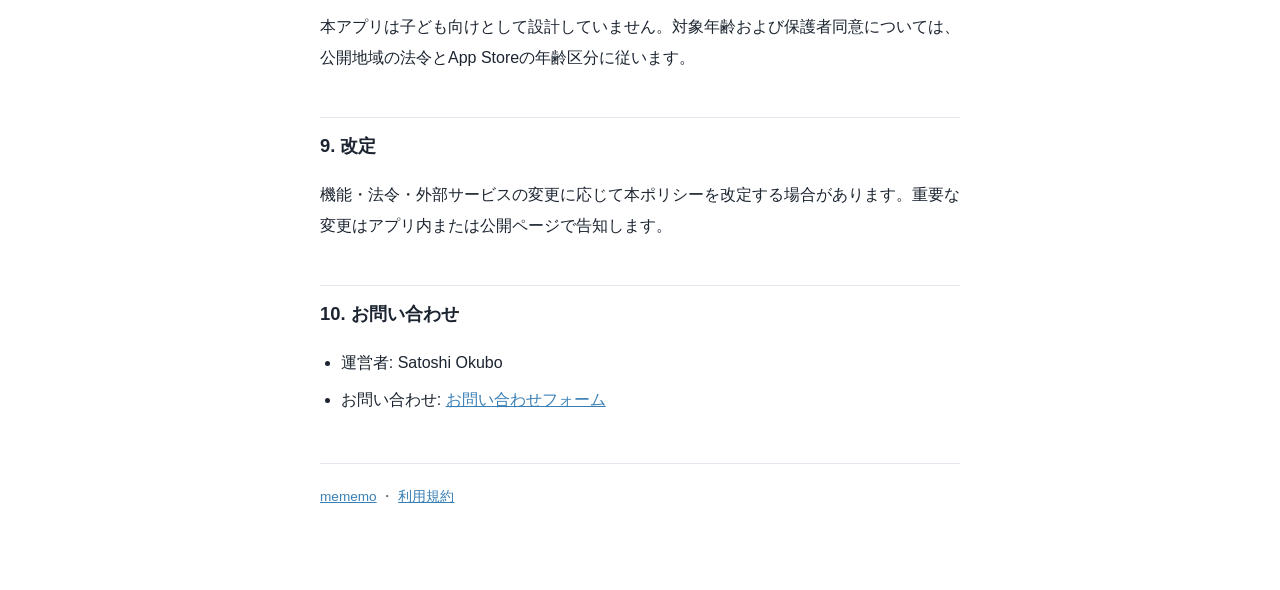
==== commit a6dae1e2: "docs: describe the single backup export and restore Co-Authored-By: Claude Opus 5.5 <noreply@anthrop" ====
--- a/privacy.html
+++ b/privacy.html
@@ -11,7 +11,7 @@
 <div class="wrap">
   <a class="back" href="./">← mememo</a>
   <h1>mememo プライバシーポリシー</h1>
-  <p class="updated">最終更新日: 2026年8月1日</p>
+  <p class="updated">最終更新日: 2026年10月11日</p>
 
   <p>mememo（以下「本アプリ」）は、利用者が日々の出来事を記録し、自分の積み重ねを振り返るためのアプリです。本アプリの運営者 Satoshi Okubo（以下「当方」）は、次の方針で利用者情報を取り扱います。</p>
 
@@ -31,7 +31,7 @@
 
   <h2>2. 利用目的</h2>
   <ul>
-    <li>日記の保存、表示、書き出し、削除</li>
+    <li>日記の保存、表示、バックアップの書き出しと復元、削除</li>
     <li>AIによる出来事・実績・継続・経験値の分析</li>
     <li>mememo + の購入状態の確認、購入復元、機能提供</li>
     <li>広告の表示、同意管理、不正利用の防止、費用管理</li>
@@ -69,7 +69,7 @@
   <p>AI分析にあたっては、送信前にアプリ内で同意を求めます。同意されない場合、日記は端末内にのみ保存されます。</p>
 
   <h2>4. 保存期間</h2>
-  <p>端末内データは、利用者が削除するまで保存されます。設定の「全データを削除」により端末内の日記・分析・実績を削除できます。書き出し機能でJSONまたはテキストとして保存できます。</p>
+  <p>端末内データは、利用者が削除するまで保存されます。設定の「全データを削除」により端末内の日記・分析・実績を削除できます。設定の「バックアップを書き出す」で日記・分析結果・実績を1つのファイル（JSON）として保存でき、「バックアップから復元」で端末へ戻せます。バックアップファイルは利用者の端末内または利用者が選んだ保存先にのみ保存され、当方のサーバーへは送信されません。</p>
   <p>API中継では日記本文を永続保存しません。利用上限・費用の集計情報、および匿名の利用統計は、運用・不正防止・品質改善に必要な期間に限定して保持します。購入履歴はAppleおよびRevenueCatの規約・法令に従って保持されます。</p>
   <p>「世界」「仲間」のアカウントはアプリ内から削除できます。削除すると、当方のソーシャル用データベースにある本人識別子、セッション、友達関係、共有イベント、リアクション、通知トークン等を削除します。複数の利用者で共有する実績名のカタログと匿名の集計値は、個人と結び付かない形で残る場合があります。端末内の日記を削除する操作とは別です。</p>
 
@@ -85,7 +85,7 @@
     <li>通知（ローカルリマインダー）は設定から任意にオン・オフできます。</li>
     <li>「世界」は見るだけでも利用でき、共有は「共有しない」「ある人として共有」「表示名と実績だけ共有」から選べます。世界の発見通知と仲間の更新通知は個別に停止できます。</li>
     <li>世界の投稿は通報でき、仲間は解除またはブロックできます。「世界」「仲間」のアカウントだけを削除することもできます。</li>
-    <li>日記をJSON・テキストで書き出せます。</li>
+    <li>日記・分析結果・実績をバックアップとして書き出し、バックアップから復元できます。</li>
     <li>端末内の全データを削除できます（通知・ロック設定も併せて解除されます）。</li>
     <li>購入はApp Storeの設定から解約し、アプリ内から復元できます。</li>
   </ul>
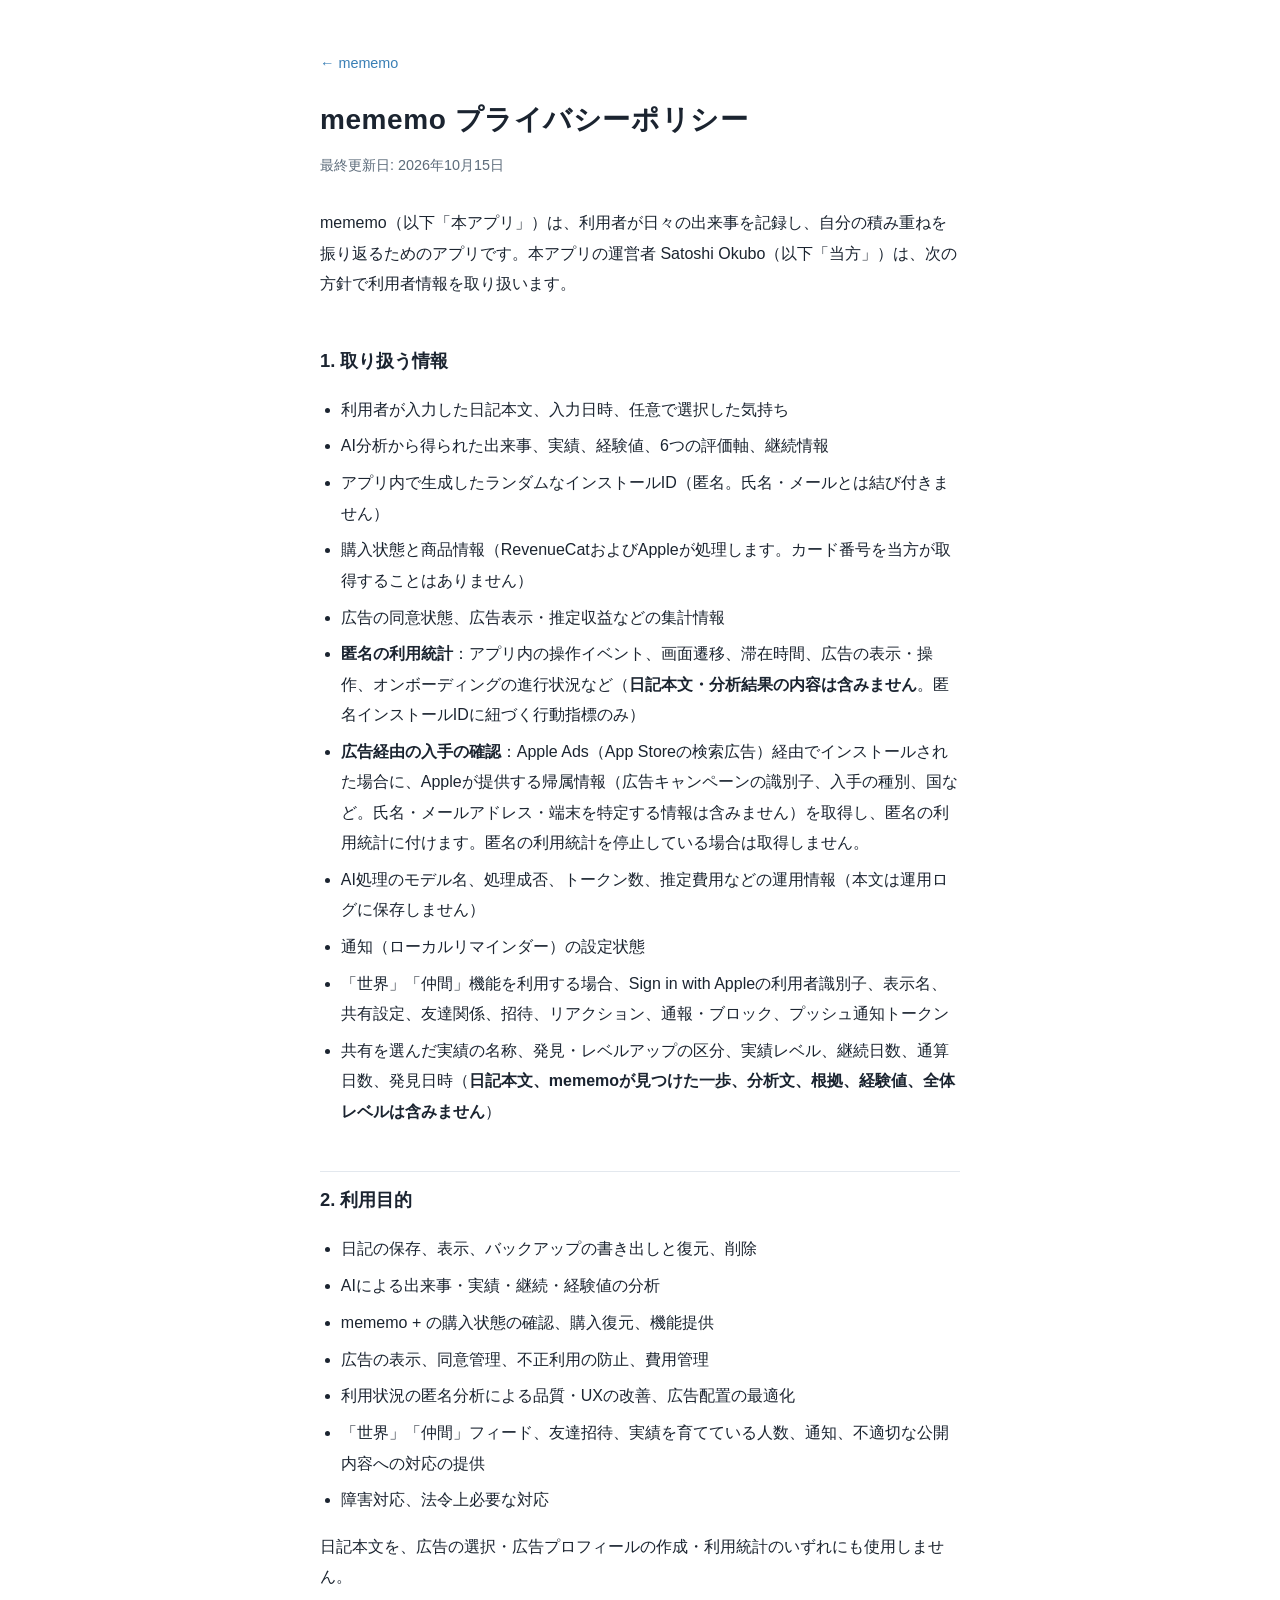
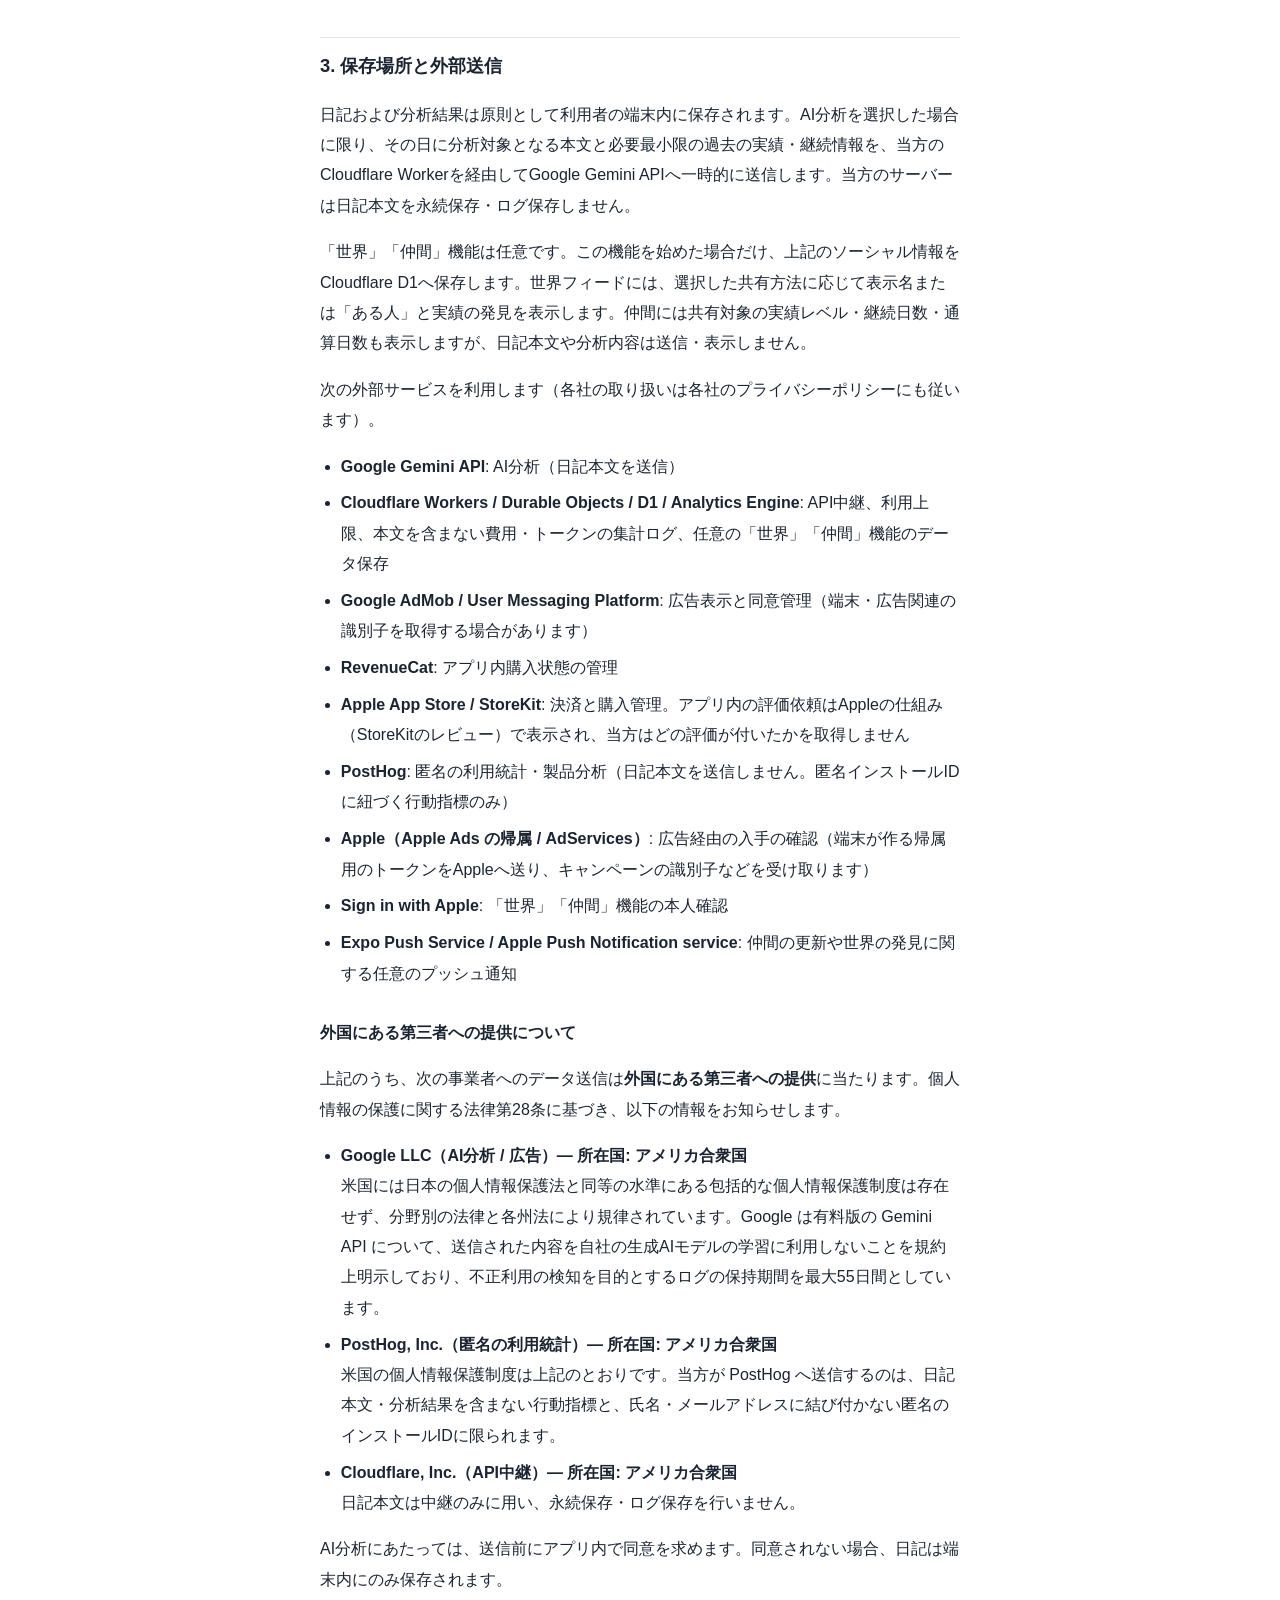
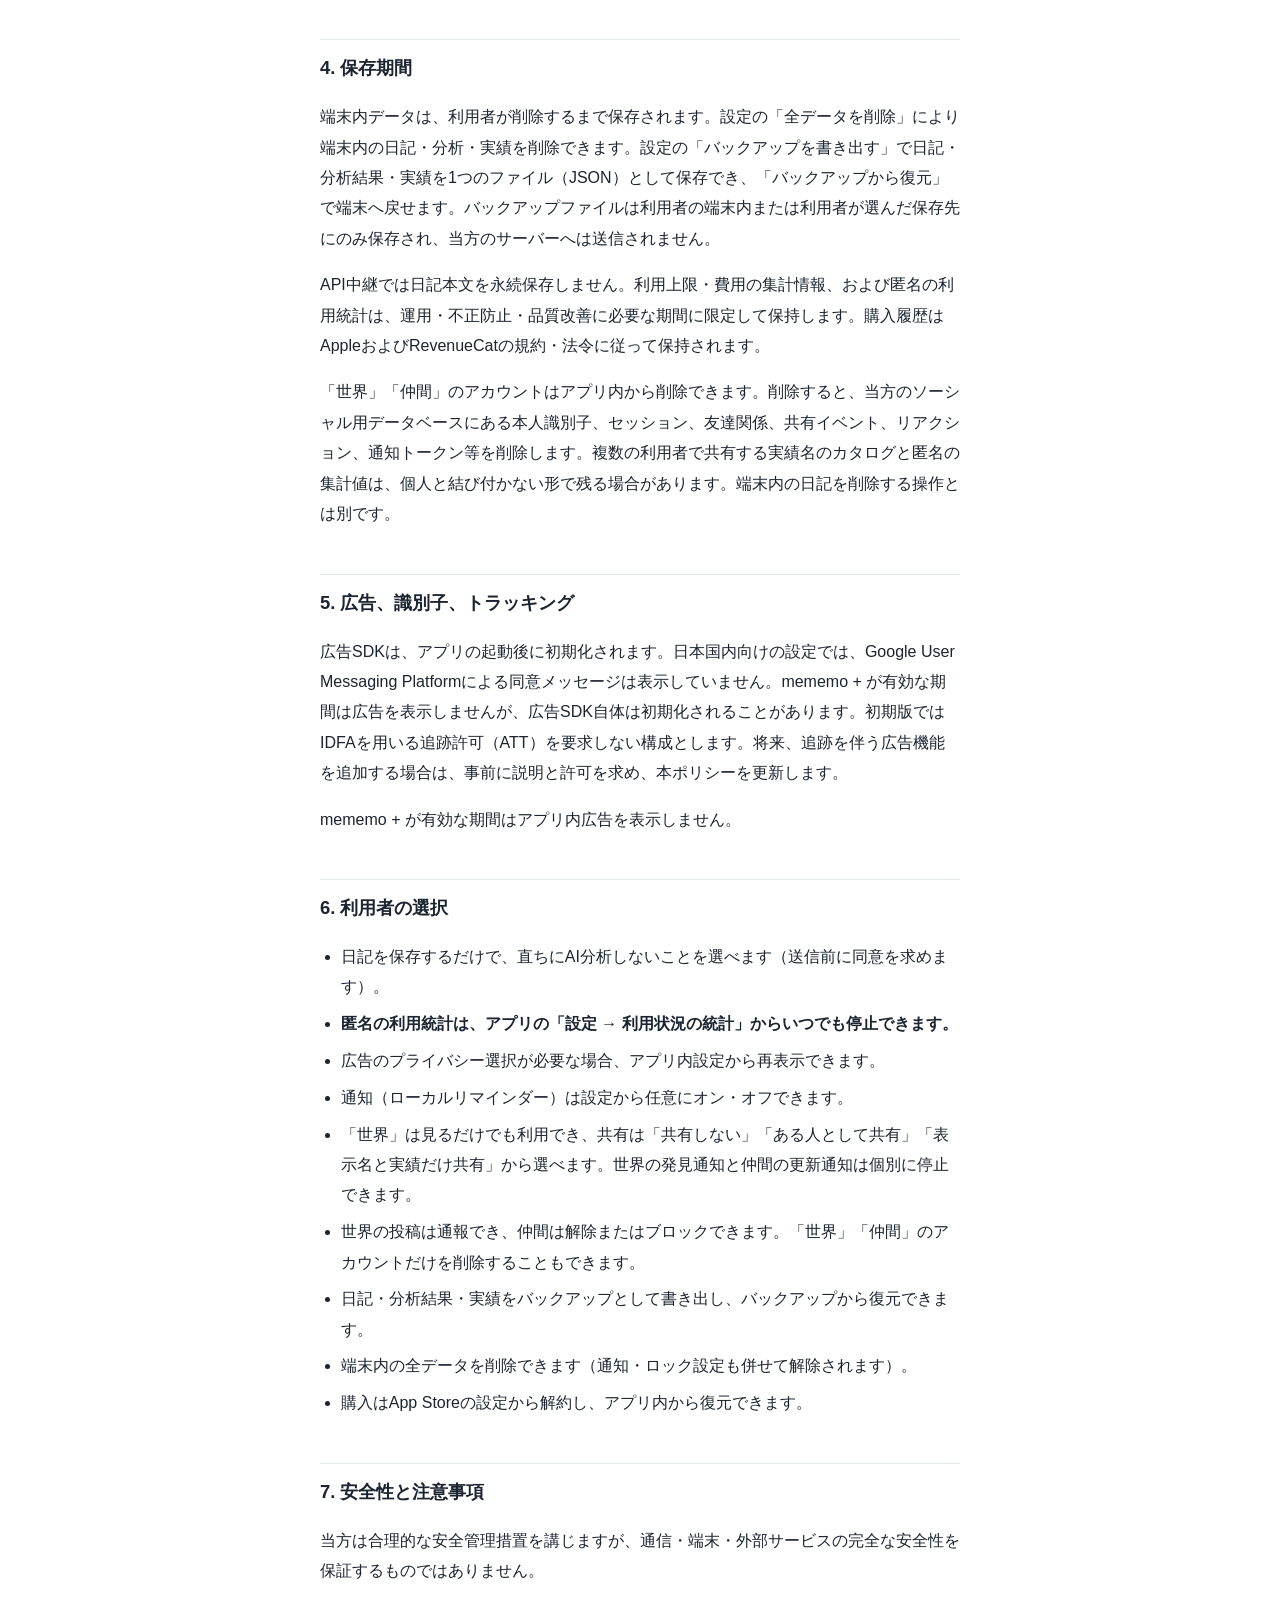
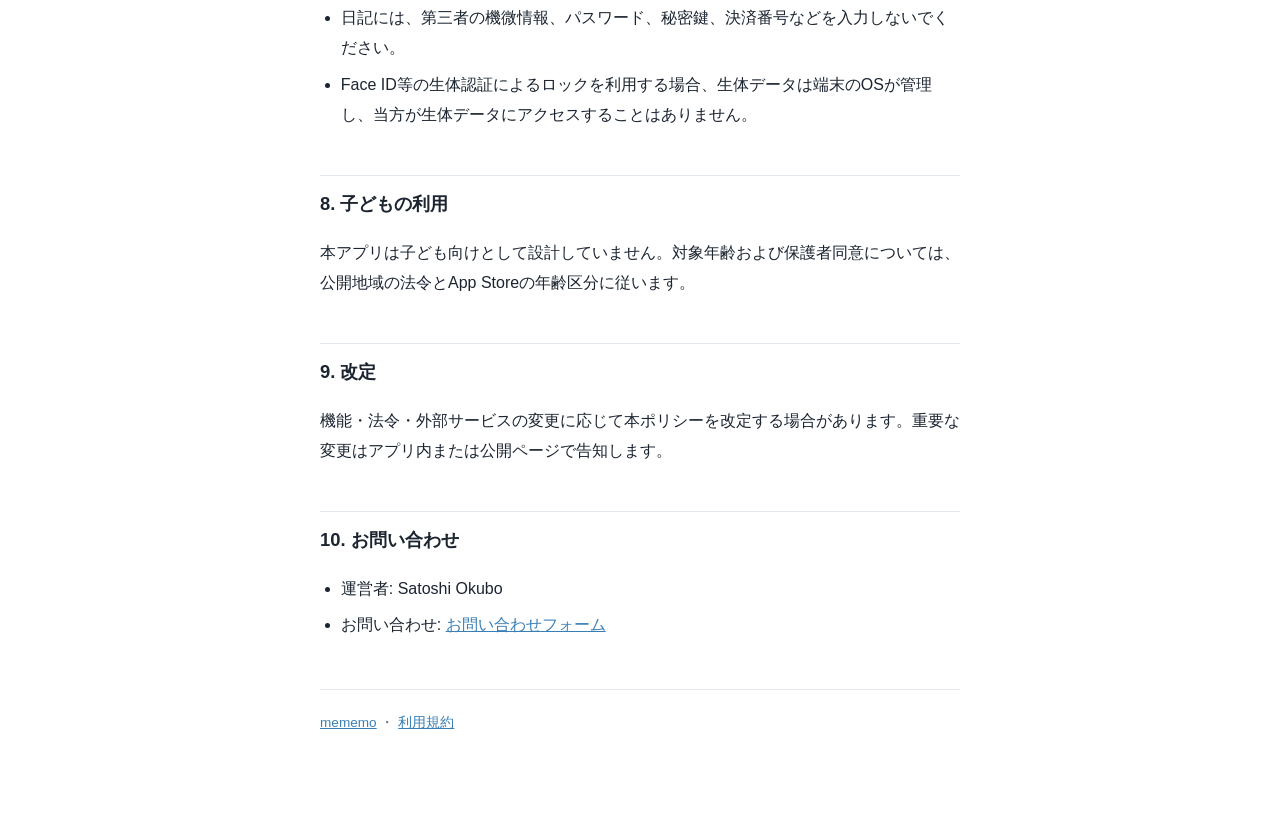
==== commit baaa7a33: "docs: describe Apple Ads attribution and correct the ads SDK/UMP statement Co-Authored-By: Claude So" ====
--- a/privacy.html
+++ b/privacy.html
@@ -11,7 +11,7 @@
 <div class="wrap">
   <a class="back" href="./">← mememo</a>
   <h1>mememo プライバシーポリシー</h1>
-  <p class="updated">最終更新日: 2026年10月11日</p>
+  <p class="updated">最終更新日: 2026年10月15日</p>
 
   <p>mememo（以下「本アプリ」）は、利用者が日々の出来事を記録し、自分の積み重ねを振り返るためのアプリです。本アプリの運営者 Satoshi Okubo（以下「当方」）は、次の方針で利用者情報を取り扱います。</p>
 
@@ -23,6 +23,7 @@
     <li>購入状態と商品情報（RevenueCatおよびAppleが処理します。カード番号を当方が取得することはありません）</li>
     <li>広告の同意状態、広告表示・推定収益などの集計情報</li>
     <li><strong>匿名の利用統計</strong>：アプリ内の操作イベント、画面遷移、滞在時間、広告の表示・操作、オンボーディングの進行状況など（<strong>日記本文・分析結果の内容は含みません</strong>。匿名インストールIDに紐づく行動指標のみ）</li>
+    <li><strong>広告経由の入手の確認</strong>：Apple Ads（App Storeの検索広告）経由でインストールされた場合に、Appleが提供する帰属情報（広告キャンペーンの識別子、入手の種別、国など。氏名・メールアドレス・端末を特定する情報は含みません）を取得し、匿名の利用統計に付けます。匿名の利用統計を停止している場合は取得しません。</li>
     <li>AI処理のモデル名、処理成否、トークン数、推定費用などの運用情報（本文は運用ログに保存しません）</li>
     <li>通知（ローカルリマインダー）の設定状態</li>
     <li>「世界」「仲間」機能を利用する場合、Sign in with Appleの利用者識別子、表示名、共有設定、友達関係、招待、リアクション、通報・ブロック、プッシュ通知トークン</li>
@@ -52,6 +53,7 @@
     <li><strong>RevenueCat</strong>: アプリ内購入状態の管理</li>
     <li><strong>Apple App Store / StoreKit</strong>: 決済と購入管理。アプリ内の評価依頼はAppleの仕組み（StoreKitのレビュー）で表示され、当方はどの評価が付いたかを取得しません</li>
     <li><strong>PostHog</strong>: 匿名の利用統計・製品分析（日記本文を送信しません。匿名インストールIDに紐づく行動指標のみ）</li>
+    <li><strong>Apple（Apple Ads の帰属 / AdServices）</strong>: 広告経由の入手の確認（端末が作る帰属用のトークンをAppleへ送り、キャンペーンの識別子などを受け取ります）</li>
     <li><strong>Sign in with Apple</strong>: 「世界」「仲間」機能の本人確認</li>
     <li><strong>Expo Push Service / Apple Push Notification service</strong>: 仲間の更新や世界の発見に関する任意のプッシュ通知</li>
   </ul>
@@ -74,7 +76,7 @@
   <p>「世界」「仲間」のアカウントはアプリ内から削除できます。削除すると、当方のソーシャル用データベースにある本人識別子、セッション、友達関係、共有イベント、リアクション、通知トークン等を削除します。複数の利用者で共有する実績名のカタログと匿名の集計値は、個人と結び付かない形で残る場合があります。端末内の日記を削除する操作とは別です。</p>
 
   <h2>5. 広告、識別子、トラッキング</h2>
-  <p>本アプリは、同意が必要な地域ではGoogle User Messaging Platformにより選択肢を表示し、広告を要求できる状態になるまで広告SDKを初期化しません。初期版ではIDFAを用いる追跡許可（ATT）を要求しない構成とします。将来、追跡を伴う広告機能を追加する場合は、事前に説明と許可を求め、本ポリシーを更新します。</p>
+  <p>広告SDKは、アプリの起動後に初期化されます。日本国内向けの設定では、Google User Messaging Platformによる同意メッセージは表示していません。mememo + が有効な期間は広告を表示しませんが、広告SDK自体は初期化されることがあります。初期版ではIDFAを用いる追跡許可（ATT）を要求しない構成とします。将来、追跡を伴う広告機能を追加する場合は、事前に説明と許可を求め、本ポリシーを更新します。</p>
   <p>mememo + が有効な期間はアプリ内広告を表示しません。</p>
 
   <h2>6. 利用者の選択</h2>
